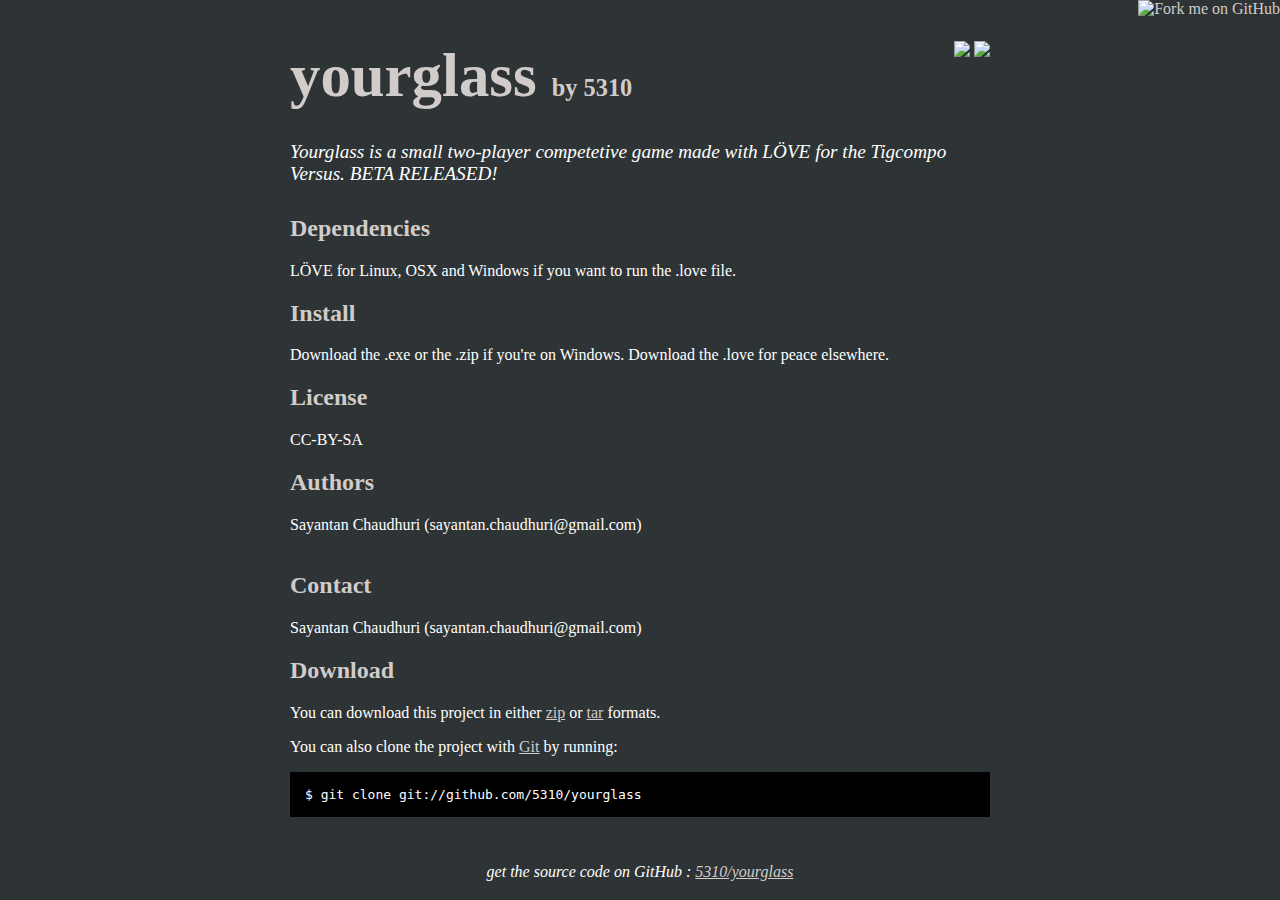
==== index.html @ 1b42d313 "github generated gh-pages branch" ====
<!DOCTYPE html PUBLIC "-//W3C//DTD XHTML 1.0 Strict//EN"
	"http://www.w3.org/TR/xhtml1/DTD/xhtml1-strict.dtd">

<html xmlns="http://www.w3.org/1999/xhtml" xml:lang="en" lang="en">
<head>
	<meta http-equiv="Content-Type" content="text/html; charset=utf-8"/>

	<title>5310/yourglass @ GitHub</title>
	
	<style type="text/css">
		body {
  		margin-top: 1.0em;
  		background-color: #2e3436;
		  font-family: "Helvetica,Arial,FreeSans";
  		color: #ffffff;
    }
    #container {
      margin: 0 auto;
      width: 700px;
    }
		h1 { font-size: 3.8em; color: #d1cbc9; margin-bottom: 3px; }
		h1 .small { font-size: 0.4em; }
		h1 a { text-decoration: none }
		h2 { font-size: 1.5em; color: #d1cbc9; }
    h3 { text-align: center; color: #d1cbc9; }
    a { color: #d1cbc9; }
    .description { font-size: 1.2em; margin-bottom: 30px; margin-top: 30px; font-style: italic;}
    .download { float: right; }
		pre { background: #000; color: #fff; padding: 15px;}
    hr { border: 0; width: 80%; border-bottom: 1px solid #aaa}
    .footer { text-align:center; padding-top:30px; font-style: italic; }
	</style>
	
</head>

<body>
  <a href="http://github.com/5310/yourglass"><img style="position: absolute; top: 0; right: 0; border: 0;" src="http://s3.amazonaws.com/github/ribbons/forkme_right_darkblue_121621.png" alt="Fork me on GitHub" /></a>

  <div id="container">

    <div class="download">
      <a href="http://github.com/5310/yourglass/zipball/master">
        <img border="0" width="90" src="http://github.com/images/modules/download/zip.png"></a>
      <a href="http://github.com/5310/yourglass/tarball/master">
        <img border="0" width="90" src="http://github.com/images/modules/download/tar.png"></a>
    </div>

    <h1><a href="http://github.com/5310/yourglass">yourglass</a>
      <span class="small">by <a href="http://github.com/5310">5310</a></span></h1>

    <div class="description">
      Yourglass is a small two-player competetive game made with LÖVE for the Tigcompo Versus. BETA RELEASED!
    </div>

    <h2>Dependencies</h2>
<p>LÖVE for Linux, OSX and Windows if you want to run the .love file.</p>
<h2>Install</h2>
<p>Download the .exe or the .zip if you're on Windows.
Download the .love for peace elsewhere.</p>
<h2>License</h2>
<p>CC-BY-SA</p>
<h2>Authors</h2>
<p>Sayantan Chaudhuri (sayantan.chaudhuri@gmail.com)<br/><br/>      </p>
<h2>Contact</h2>
<p>Sayantan Chaudhuri (sayantan.chaudhuri@gmail.com)<br/></p>


    <h2>Download</h2>
    <p>
      You can download this project in either
      <a href="http://github.com/5310/yourglass/zipball/master">zip</a> or
      <a href="http://github.com/5310/yourglass/tarball/master">tar</a> formats.
    </p>
    <p>You can also clone the project with <a href="http://git-scm.com">Git</a>
      by running:
      <pre>$ git clone git://github.com/5310/yourglass</pre>
    </p>

    <div class="footer">
      get the source code on GitHub : <a href="http://github.com/5310/yourglass">5310/yourglass</a>
    </div>

  </div>

  
</body>
</html>
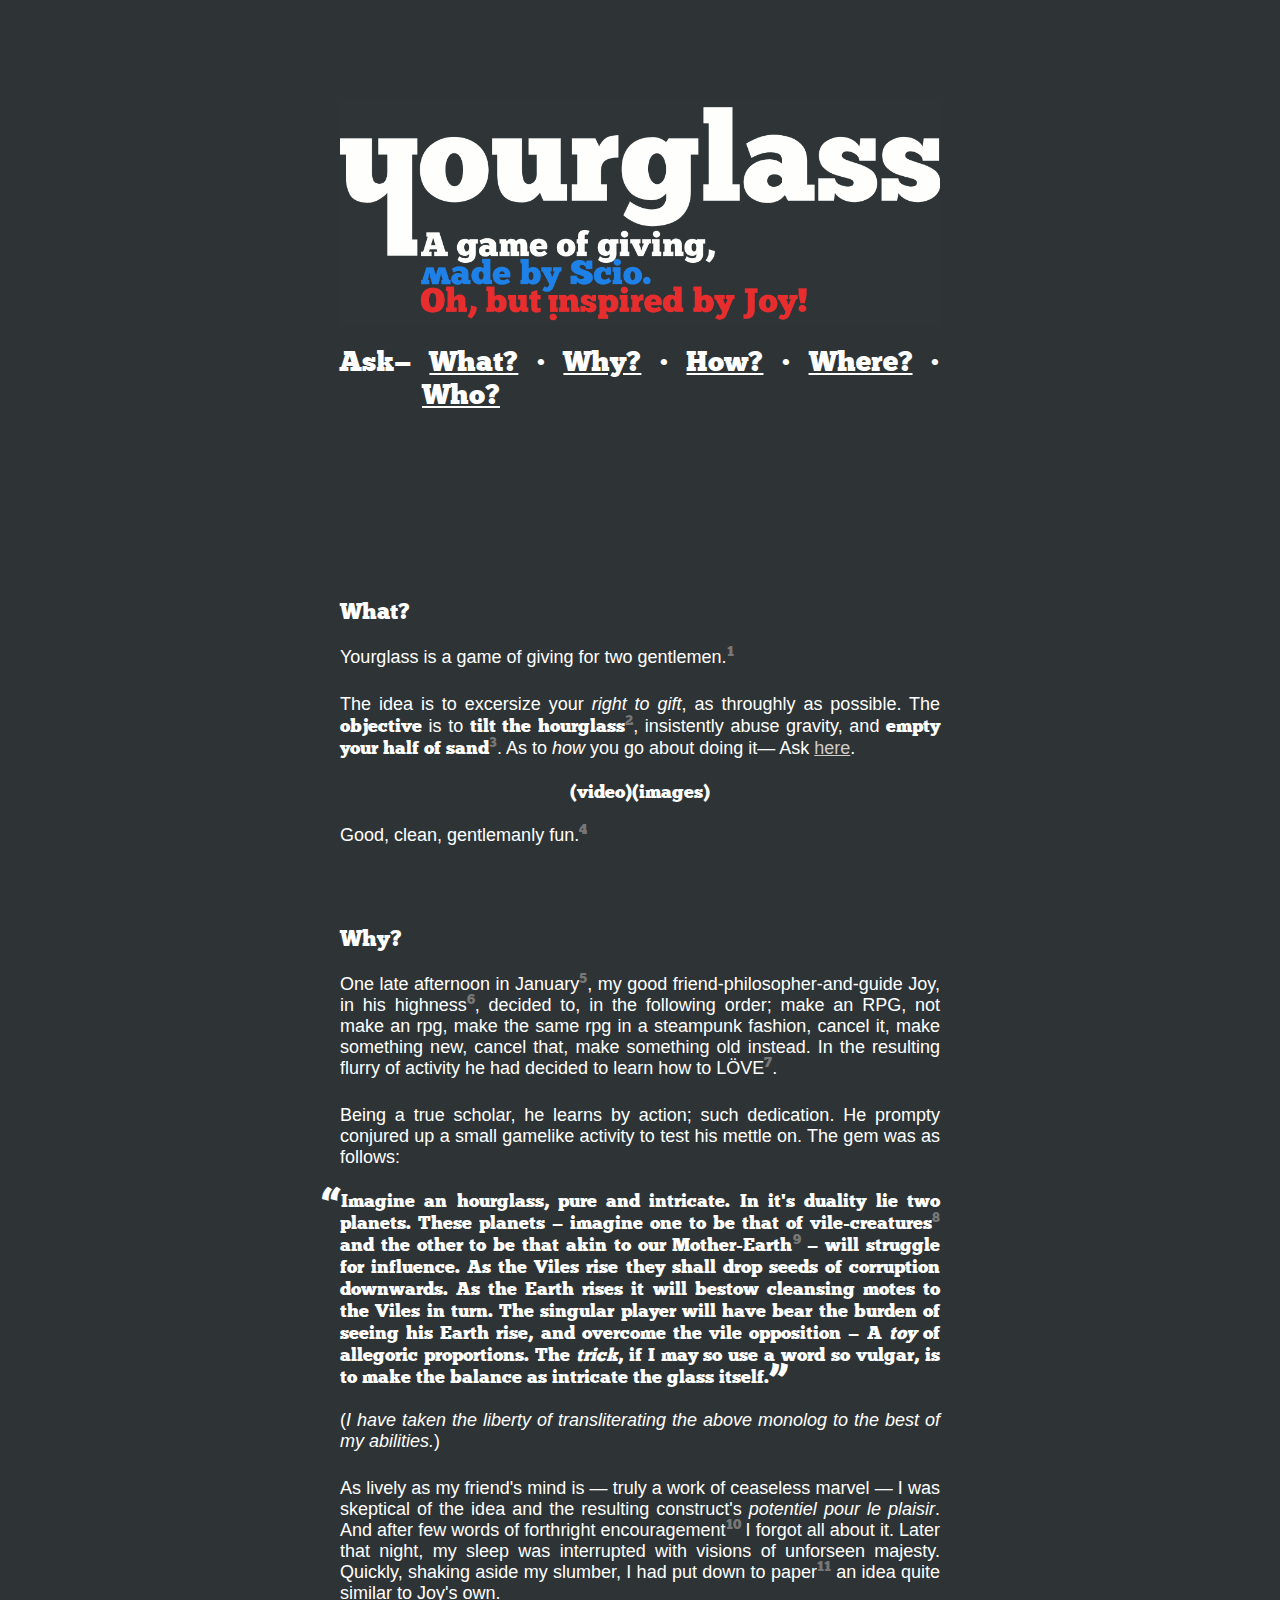
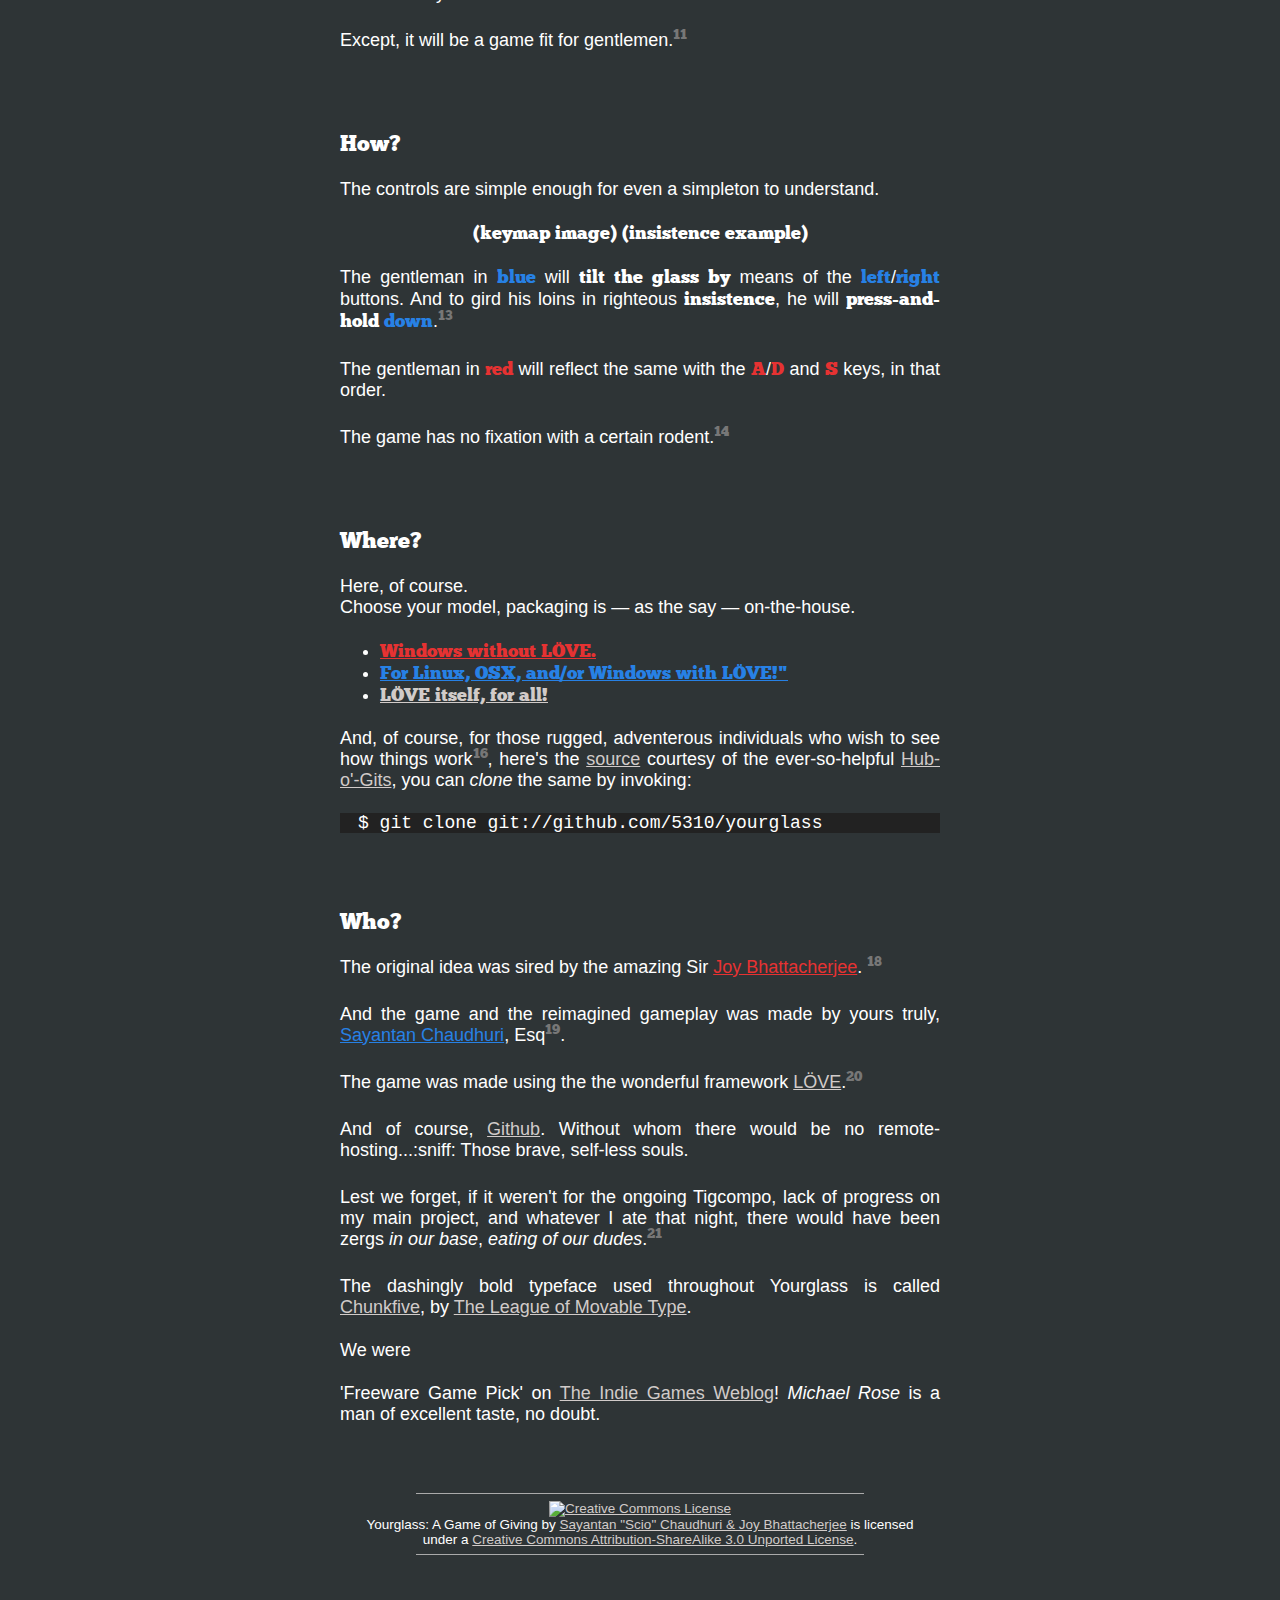
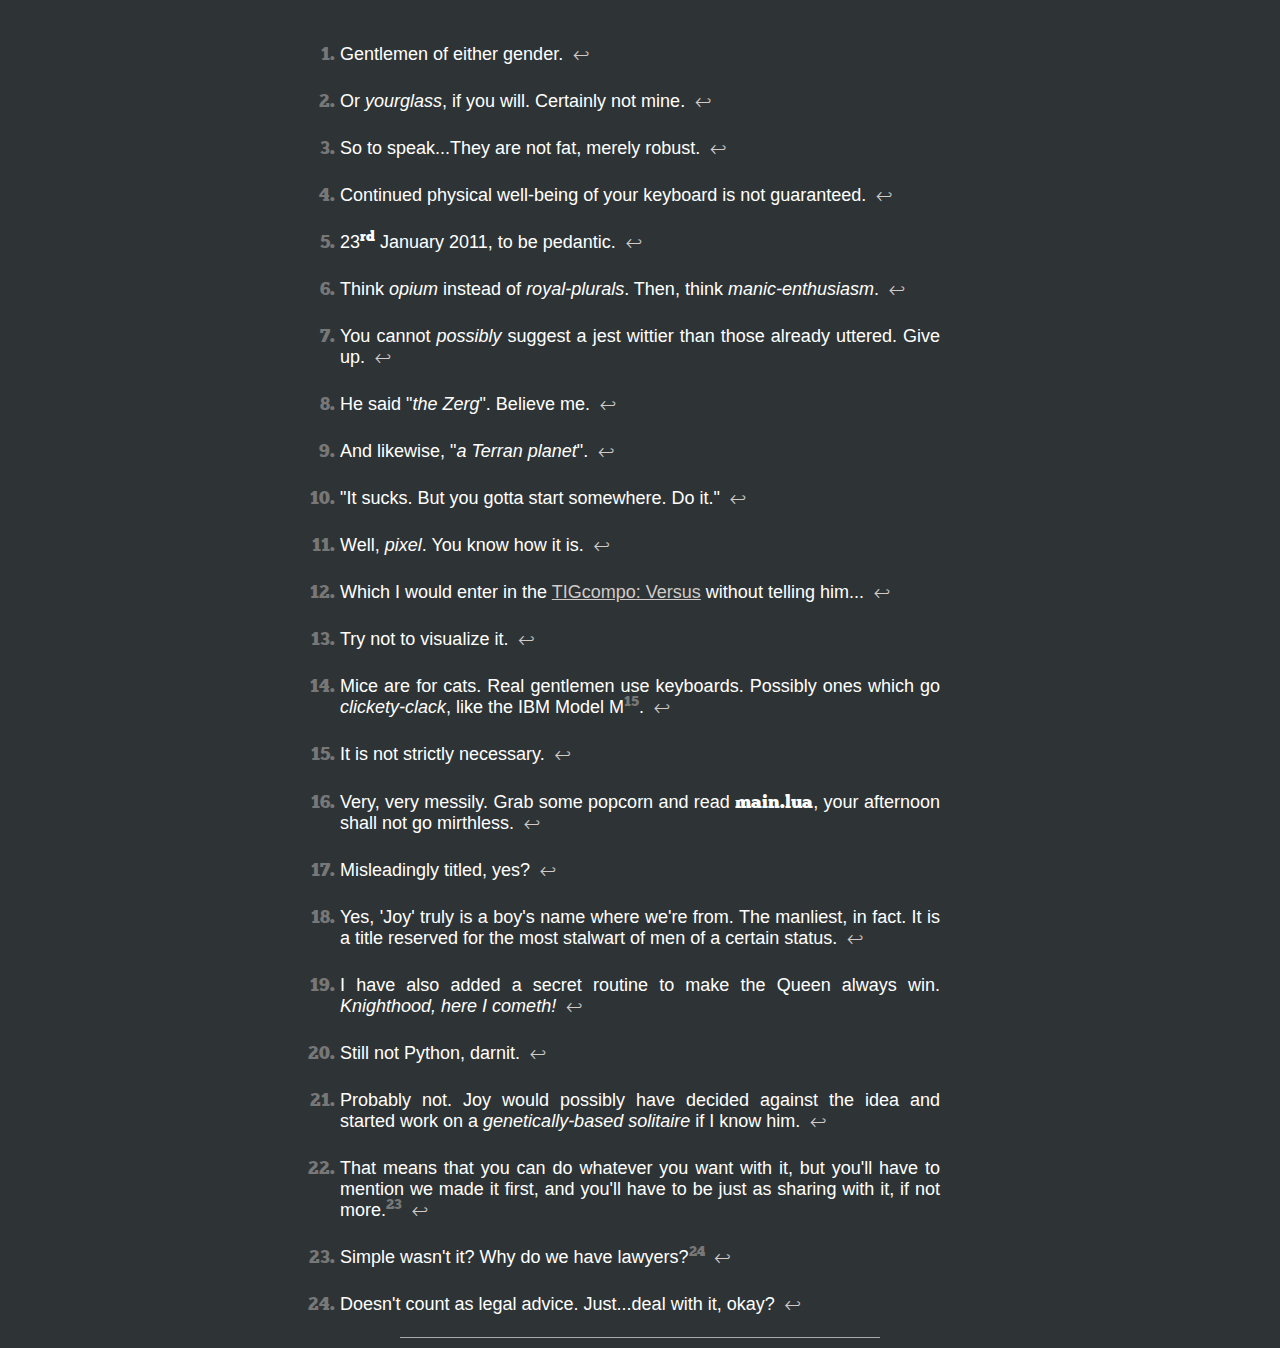
==== commit 52c2c29d: "Medialess homepage set; almost done, really." ====
--- a/index.html
+++ b/index.html
@@ -1,90 +1,245 @@
-<!DOCTYPE html PUBLIC "-//W3C//DTD XHTML 1.0 Strict//EN"
-	"http://www.w3.org/TR/xhtml1/DTD/xhtml1-strict.dtd">
-
-<html xmlns="http://www.w3.org/1999/xhtml" xml:lang="en" lang="en">
-<head>
-	<meta http-equiv="Content-Type" content="text/html; charset=utf-8"/>
-
-	<title>5310/yourglass @ GitHub</title>
-	
-	<style type="text/css">
-		body {
-  		margin-top: 1.0em;
-  		background-color: #2e3436;
-		  font-family: "Helvetica,Arial,FreeSans";
-  		color: #ffffff;
-    }
-    #container {
-      margin: 0 auto;
-      width: 700px;
-    }
-		h1 { font-size: 3.8em; color: #d1cbc9; margin-bottom: 3px; }
-		h1 .small { font-size: 0.4em; }
-		h1 a { text-decoration: none }
-		h2 { font-size: 1.5em; color: #d1cbc9; }
-    h3 { text-align: center; color: #d1cbc9; }
-    a { color: #d1cbc9; }
-    .description { font-size: 1.2em; margin-bottom: 30px; margin-top: 30px; font-style: italic;}
-    .download { float: right; }
-		pre { background: #000; color: #fff; padding: 15px;}
-    hr { border: 0; width: 80%; border-bottom: 1px solid #aaa}
-    .footer { text-align:center; padding-top:30px; font-style: italic; }
-	</style>
-	
-</head>
-
-<body>
-  <a href="http://github.com/5310/yourglass"><img style="position: absolute; top: 0; right: 0; border: 0;" src="http://s3.amazonaws.com/github/ribbons/forkme_right_darkblue_121621.png" alt="Fork me on GitHub" /></a>
-
-  <div id="container">
-
-    <div class="download">
-      <a href="http://github.com/5310/yourglass/zipball/master">
-        <img border="0" width="90" src="http://github.com/images/modules/download/zip.png"></a>
-      <a href="http://github.com/5310/yourglass/tarball/master">
-        <img border="0" width="90" src="http://github.com/images/modules/download/tar.png"></a>
-    </div>
-
-    <h1><a href="http://github.com/5310/yourglass">yourglass</a>
-      <span class="small">by <a href="http://github.com/5310">5310</a></span></h1>
-
-    <div class="description">
-      Yourglass is a small two-player competetive game made with LÖVE for the Tigcompo Versus. BETA RELEASED!
-    </div>
-
-    <h2>Dependencies</h2>
-<p>LÖVE for Linux, OSX and Windows if you want to run the .love file.</p>
-<h2>Install</h2>
-<p>Download the .exe or the .zip if you're on Windows.
-Download the .love for peace elsewhere.</p>
-<h2>License</h2>
-<p>CC-BY-SA</p>
-<h2>Authors</h2>
-<p>Sayantan Chaudhuri (sayantan.chaudhuri@gmail.com)-<br/>-<br/>      </p>
-<h2>Contact</h2>
-<p>Sayantan Chaudhuri (sayantan.chaudhuri@gmail.com)-<br/></p>
-
-
-    <h2>Download</h2>
-    <p>
-      You can download this project in either
-      <a href="http://github.com/5310/yourglass/zipball/master">zip</a> or
-      <a href="http://github.com/5310/yourglass/tarball/master">tar</a> formats.
-    </p>
-    <p>You can also clone the project with <a href="http://git-scm.com">Git</a>
-      by running:
-      <pre>$ git clone git://github.com/5310/yourglass</pre>
-    </p>
-
-    <div class="footer">
-      get the source code on GitHub : <a href="http://github.com/5310/yourglass">5310/yourglass</a>
-    </div>
-
-  </div>
-
-  
-</body>
-</html>
+<!DOCTYPE html>
+
+<html lang="en">
+
+<head>
+    <meta charset="utf-8"/>
+
+    <title>Yourglass: A Game of Giving</title>
+    <meta name="description" content="The homepage of Yourglass: A Game of Giving. Made by Scio and inspired by Joy."/>
+    <meta name="author" content="Sayantan 'Scio' Chaudhuri" />
+
+    <link rel="stylesheet" href="stylesheet.css" />
+</head>
+
+<body>
+
+    <div class="header">
+        <img src="header.png" alt="Yourglass: A Game of Giving, Made by Scio, oh but inspired by Joy!" />
+
+        <div class="nav">
+        <a href="#what">What?</a> • <a href="#why">Why?</a> • <a href="#how">How?</a> • <a href="#where">Where?</a> • <a href="#who">Who?</a>
+        </div>
+    </div>
+
+    <div class="content">
+        <div id="what">
+            <h2 id="what">What?</h2>
+
+            <p>Yourglass is a game of giving for two gentlemen.<sup id="fnref:1"><a href="#fn:1" rel="footnote">1</a></sup></p>
+
+            <p>The idea is to excersize your <em>right to gift</em>, as throughly as possible.
+            The <strong>objective</strong> is to <strong>tilt the hourglass</strong><sup id="fnref:2"><a href="#fn:2" rel="footnote">2</a></sup>, insistently abuse gravity, and <strong>empty your half of sand</strong><sup id="fnref:3"><a href="#fn:3" rel="footnote">3</a></sup>.
+            As to <em>how</em> you go about doing it— Ask <a href="#how">here</a>.</p>
+
+            <h3>(video)(images)</h3>
+
+            <p>Good, clean, gentlemanly fun.<sup id="fnref:4"><a href="#fn:4" rel="footnote">4</a></sup></p>
+        </div>
+
+        <div id="why">
+            <h2>Why?</h2>
+
+            <p>One late afternoon in January<sup id="fnref:5"><a href="#fn:5" rel="footnote">5</a></sup>, my good friend-philosopher-and-guide Joy, in his highness<sup id="fnref:6"><a href="#fn:6" rel="footnote">6</a></sup>, decided to, in the following order; make an RPG, not make an rpg, make the same rpg in a steampunk fashion, cancel it, make something new, cancel that, make something old instead. In the resulting flurry of activity he had decided to learn how to LÖVE<sup id="fnref:7"><a href="#fn:7" rel="footnote">7</a></sup>.</p>
+
+            <p>Being a true scholar, he learns by action; such dedication. He prompty conjured up a small gamelike activity to test his mettle on. The gem was as follows:</p>
+
+            <blockquote>Imagine an hourglass, pure and intricate. In it's duality lie two planets.
+            These planets — imagine one to be that of vile-creatures<sup id="fnref:8"><a href="#fn:8" rel="footnote">8</a></sup> and the other to be that akin to our Mother-Earth<sup id="fnref:9"><a href="#fn:9" rel="footnote">9</a></sup> — will struggle for influence.
+            As the Viles rise they shall drop seeds of corruption downwards. As the Earth rises it will bestow cleansing motes to the Viles in turn.
+            The singular player will have bear the burden of seeing his Earth rise, and overcome the vile opposition — A <em>toy</em> of allegoric proportions.
+            The <em>trick</em>, if I may so use a word so vulgar, is to make the balance as intricate the glass itself.</blockquote>
+
+            <p>(<em>I have taken the liberty of transliterating the above monolog to the best of my abilities.</em>)</p>
+
+            <p>As lively as my friend's mind is — truly a work of ceaseless marvel — I was skeptical of the idea and the resulting construct's <em>potentiel pour le plaisir</em>.
+            And after few words of forthright encouragement<sup id="fnref:10"><a href="#fn:10" rel="footnote">10</a></sup> I forgot all about it. Later that night, my sleep was interrupted with visions of unforseen majesty.
+            Quickly, shaking aside my slumber, I had put down to paper<sup id="fnref:11"><a href="#fn:11" rel="footnote">11</a></sup> an idea quite similar to Joy's own.</p>
+
+            <p>Except, it will be a game fit for gentlemen.<sup id="fnref:11"><a href="#fn:11" rel="footnote">11</a></sup></p>
+        </div>
+
+        <div id="how">
+            <h2>How?</h2>
+
+            <p>The controls are simple enough for even a simpleton to understand.</p>
+
+            <h3>(keymap image) (insistence example)</h3>
+
+            <p>The gentleman in <strong class="blu">blue</strong> will <strong>tilt the glass by</strong> means of the <code class="blu">left</code>/<code class="blu">right</code> buttons.
+            And to gird his loins in righteous <strong>insistence</strong>, he will <strong>press-and-hold</strong> <code class="blu">down</code>.<sup id="fnref:13"><a href="#fn:13" rel="footnote">13</a></sup></p>
+            <p>The gentleman in <strong class="red">red</strong> will reflect the same with the <code class="red">A</code>/<code class="red">D</code> and <code class="red">S</code> keys, in that order.</p>
+
+            <p>The game has no fixation with a certain rodent.<sup id="fnref:14"><a href="#fn:14" rel="footnote">14</a></sup></p>
+        </div>
+
+        <div id="where">
+            <h2>Where?</h2>
+
+            <p>Here, of course.<br/>
+            Choose your model, packaging is — as the say — on-the-house.</p>
+
+            <ul>
+                <li><a href="http://dl.dropbox.com/u/164058/yourglass/yourglass.zip" class="red"><strong>Windows without LÖVE.</strong></a></li>
+                <li><a href="http://dl.dropbox.com/u/164058/yourglass/yourglass.love" class="blu"><strong>For Linux, OSX, and/or Windows with LÖVE!"</strong></a></li>
+                <li><a href="http://love2d.org/" class="white"><strong>LÖVE itself, for all!</strong></a></li>
+            </ul>
+
+            <p>And, of course, for those rugged, adventerous individuals who wish to see how things work<sup id="fnref:16"><a href="#fn:16" rel="footnote">16</a></sup>, here's the <a href="https://github.com/5310/yourglass/">source</a> courtesy of the ever-so-helpful <a href="https://github.com/">Hub-o'-Gits</a>, you can <em>clone</em> the same by invoking:</p>
+
+            <pre>$ git clone git://github.com/5310/yourglass</pre>
+        </div>
+
+
+        <div id="who">
+            <h2>Who?</h2>
+
+            <p>The original idea was sired by the amazing Sir <a href="mailto:joy.bhattacherjee@gmail.com" class="red">Joy Bhattacherjee</a>. <sup id="fnref:18"><a href="#fn:18" rel="footnote">18</a></sup></p>
+
+            <p>And the game and the reimagined gameplay was made by yours truly, <a href="http://www.google.com/profiles/Sayantan.Chaudhuri" class="blu">Sayantan Chaudhuri</a>, Esq<sup id="fnref:19"><a href="#fn:19" rel="footnote">19</a></sup>.</p>
+
+            <p>The game was made using the the wonderful framework <a href="http://love2d.org/">LÖVE</a>.<sup id="fnref:20"><a href="#fn:20" rel="footnote">20</a></sup></p>
+            <p>And of course, <a href="https://github.com/">Github</a>. Without whom there would be no remote-hosting...:sniff: Those brave, self-less souls.</p>
+
+            <p>Lest we forget, if it weren't for the ongoing Tigcompo, lack of progress on my main project, and whatever I ate that night, there would have been zergs <em>in our base</em>, <em>eating of our dudes</em>.<sup id="fnref:21"><a href="#fn:21" rel="footnote">21</a></sup></p>
+
+            <p>The dashingly bold typeface used throughout Yourglass is called <a href="http://www.fontsquirrel.com/fonts/ChunkFive">Chunkfive</a>, by <a href="http://www.theleagueofmoveabletype.com/">The League of Movable Type</a>.</p>
+
+            We were <p>'Freeware Game Pick' on <a href="http://www.indiegames.com/blog/2011/02/freeware_game_pick_yourglass_s.html">The Indie Games Weblog</a>! <em>Michael Rose</em> is a man of excellent taste, no doubt.</p>
+        </div>
+    </div>
+
+    <div class="footer">
+        <hr/>
+        <a rel="license" href="http://creativecommons.org/licenses/by-sa/3.0/"><img alt="Creative Commons License" style="border-width:0" src="http://i.creativecommons.org/l/by-sa/3.0/80x15.png" /></a><br /><span xmlns:dct="http://purl.org/dc/terms/" href="http://purl.org/dc/dcmitype/InteractiveResource" property="dct:title" rel="dct:type">Yourglass: A Game of Giving</span> by <a xmlns:cc="http://creativecommons.org/ns#" href="http://5310.github.com/yourglass" property="cc:attributionName" rel="cc:attributionURL">Sayantan "Scio" Chaudhuri & Joy Bhattacherjee</a> is licensed under a <a rel="license" href="http://creativecommons.org/licenses/by-sa/3.0/">Creative Commons Attribution-ShareAlike 3.0 Unported License</a>.
+        <hr/>
+    </div>
+
+    <div class="footnote"></div>
+        <ol>
+            <li id="fn:1">
+            <p>Gentlemen of either gender.
+            &#160;<a href="#fnref:1" class="noul" rev="footnote" title="Jump back to footnote 1 in the text">&#8617;</a></p>
+            </li>
+
+            <li id="fn:2">
+            <p>Or <em>yourglass</em>, if you will. Certainly not mine.
+            &#160;<a href="#fnref:2" class="noul" rev="footnote" title="Jump back to footnote 2 in the text">&#8617;</a></p>
+            </li>
+
+            <li id="fn:3">
+            <p>So to speak...They are not fat, merely robust.
+            &#160;<a href="#fnref:3" class="noul" rev="footnote" title="Jump back to footnote 3 in the text">&#8617;</a></p>
+            </li>
+
+            <li id="fn:4">
+            <p>Continued physical well-being of your keyboard is not guaranteed.
+            &#160;<a href="#fnref:4" class="noul" rev="footnote" title="Jump back to footnote 4 in the text">&#8617;</a></p>
+            </li>
+
+            <li id="fn:5">
+            <p>23<sup>rd</sup> January 2011, to be pedantic.
+            &#160;<a href="#fnref:5" class="noul" rev="footnote" title="Jump back to footnote 5 in the text">&#8617;</a></p>
+            </li>
+
+            <li id="fn:6">
+            <p>Think <em>opium</em> instead of <em>royal-plurals</em>. Then, think <em>manic-enthusiasm</em>.
+            &#160;<a href="#fnref:6" class="noul" rev="footnote" title="Jump back to footnote 6 in the text">&#8617;</a></p>
+            </li>
+
+            <li id="fn:7">
+            <p>You cannot <em>possibly</em> suggest a jest wittier than those already uttered. Give up.
+            &#160;<a href="#fnref:7" class="noul" rev="footnote" title="Jump back to footnote 7 in the text">&#8617;</a></p>
+            </li>
+
+            <li id="fn:8">
+            <p>He said "<em>the Zerg</em>". Believe me.
+            &#160;<a href="#fnref:8" class="noul" rev="footnote" title="Jump back to footnote 8 in the text">&#8617;</a></p>
+            </li>
+
+            <li id="fn:9">
+            <p>And likewise, "<em>a Terran planet</em>".
+            &#160;<a href="#fnref:9" class="noul" rev="footnote" title="Jump back to footnote 9 in the text">&#8617;</a></p>
+            </li>
+
+            <li id="fn:10">
+            <p>"It sucks. But you gotta start somewhere. Do it."
+            &#160;<a href="#fnref:10" class="noul" rev="footnote" title="Jump back to footnote 10 in the text">&#8617;</a></p>
+            </li>
+
+            <li id="fn:11">
+            <p>Well, <em>pixel</em>. You know how it is.
+            &#160;<a href="#fnref:11" class="noul" rev="footnote" title="Jump back to footnote 11 in the text">&#8617;</a></p>
+            </li>
+
+            <li id="fn:12">
+            <p>Which I would enter in the <a href="http://www.tigsource.com/2011/01/18/tigcompo-versus/">TIGcompo: Versus</a> without telling him...
+            &#160;<a href="#fnref:12" class="noul" rev="footnote" title="Jump back to footnote 12 in the text">&#8617;</a></p>
+            </li>
+
+            <li id="fn:13">
+            <p>Try not to visualize it.
+            &#160;<a href="#fnref:13" class="noul" rev="footnote" title="Jump back to footnote 13 in the text">&#8617;</a></p>
+            </li>
+
+            <li id="fn:14">
+            <p>Mice are for cats. Real gentlemen use keyboards. Possibly ones which go <em>clickety-clack</em>, like the IBM Model M<sup id="fnref:15"><a href="#fn:15" rel="footnote">15</a></sup>.
+            &#160;<a href="#fnref:14" class="noul" rev="footnote" title="Jump back to footnote 14 in the text">&#8617;</a></p>
+            </li>
+
+            <li id="fn:15">
+            <p>It is not strictly necessary.
+            &#160;<a href="#fnref:15" class="noul" rev="footnote" title="Jump back to footnote 15 in the text">&#8617;</a></p>
+            </li>
+
+            <li id="fn:16">
+            <p>Very, very messily. Grab some popcorn and read <code>main.lua</code>, your afternoon shall not go mirthless.
+            &#160;<a href="#fnref:16" class="noul" rev="footnote" title="Jump back to footnote 16 in the text">&#8617;</a></p>
+            </li>
+
+            <li id="fn:17">
+            <p>Misleadingly titled, yes?
+            &#160;<a href="#fnref:17" class="noul" rev="footnote" title="Jump back to footnote 17 in the text">&#8617;</a></p>
+            </li>
+
+            <li id="fn:18">
+            <p>Yes, 'Joy' truly is a boy's name where we're from. The manliest, in fact. It is a title reserved for the most stalwart of men of a certain status.
+            &#160;<a href="#fnref:18" class="noul" rev="footnote" title="Jump back to footnote 18 in the text">&#8617;</a></p>
+            </li>
+
+            <li id="fn:19">
+            <p>I have also added a secret routine to make the Queen always win. <em>Knighthood, here I cometh!</em>
+            &#160;<a href="#fnref:19" class="noul" rev="footnote" title="Jump back to footnote 19 in the text">&#8617;</a></p>
+            </li>
+
+            <li id="fn:20">
+            <p>Still not Python, darnit.
+            &#160;<a href="#fnref:20" class="noul" rev="footnote" title="Jump back to footnote 20 in the text">&#8617;</a></p>
+            </li>
+
+            <li id="fn:21">
+            <p>Probably not. Joy would possibly have decided against the idea and started work on a <em>genetically-based solitaire</em> if I know him.
+            &#160;<a href="#fnref:21" class="noul" rev="footnote" title="Jump back to footnote 21 in the text">&#8617;</a></p>
+            </li>
+
+            <li id="fn:22">
+            <p>That means that you can do whatever you want with it, but you'll have to mention we made it first, and you'll have to be just as sharing with it, if not more.<sup id="fnref:23"><a href="#fn:23" rel="footnote">23</a></sup>
+            &#160;<a href="#fnref:22" class="noul" rev="footnote" title="Jump back to footnote 22 in the text">&#8617;</a></p>
+            </li>
+
+            <li id="fn:23">
+            <p>Simple wasn't it? Why do we have lawyers?<sup id="fnref:24"><a href="#fn:24" rel="footnote">24</a></sup>
+            &#160;<a href="#fnref:23" class="noul" rev="footnote" title="Jump back to footnote 23 in the text">&#8617;</a></p>
+            </li>
+
+            <li id="fn:24">
+            <p>Doesn't count as legal advice. Just...deal with it, okay?
+            &#160;<a href="#fnref:24" class="noul" rev="footnote" title="Jump back to footnote 24 in the text">&#8617;</a></p>
+            </li>
+        </ol>
+    </div>
+    <hr/>
+
+</body>
+
+</html>
--- a/stylesheet.css
+++ b/stylesheet.css
@@ -0,0 +1,58 @@
+@font-face {
+    font-family: 'ChunkFiveRoman';
+    src: url('chunkfive-webfont.eot?') format('eot'),
+         url('chunkfive-webfont.woff') format('woff'),
+         url('chunkfive-webfont.ttf') format('truetype'),
+         url('chunkfive-webfont.svg#webfontqd37Roi6') format('svg');
+    font-weight: normal;
+    font-style: normal;
+}
+
+body {
+    background-color: #2e3436;
+    font-family: "Museo300-Regular", "Helvetica", "Arial", "Freesans";
+    font-size: 18px;
+    color: #ffffff;
+    margin: 0 auto;
+    width: 600px;
+    text-align:justify
+}
+
+div {padding-top: 30px; padding-bottom:10px;}
+
+p { padding-top:4px; padding-bottom: 4px;}
+
+h1 { font-size: 3.5em; margin-bottom: 3px; font-family: "ChunkFiveRoman"; font-weight: normal;}
+h2 { font-size: 1.2em;                     font-family: "ChunkFiveRoman"; font-weight: normal;}
+h3 { font-size: 1em;   text-align: center; font-family: "ChunkFiveRoman"; font-weight: normal;}
+
+a { color: #d1cbc9; }
+
+strong { font-family: "ChunkFiveRoman"; font-weight: normal;}
+
+sup { line-height: 0em; font-size: 0.75em; font-family: "ChunkFiveRoman"; }
+sup a { color: #777; text-decoration: none; }
+
+blockquote  {margin: 0; text-indent: -1em; font-size: 1em; font-family: "ChunkFiveRoman"; }
+blockquote:before {content: "“"; font-size: 2em; overflow: hidden; line-height: 0em; position:relative; top:0.2em;}
+blockquote:after  {content: "”"; font-size: 2em; overflow: hidden; line-height: 0em; position:relative; top:0.2em;}
+
+code { font-family: "ChunkFiveRoman"; }
+pre {background: #222; text-indent: 1em;} /*Remove indentation when download buttons are put it.*/
+
+hr { border: 0; width: 80%; border-bottom: 1px solid #aaa}
+
+ol { padding: 0; margin: 0; color: #777; font-family: "ChunkFiveRoman"; }
+ol p {                      color: #FFF; font-family: "Museo300-Regular", "Helvetica", "Arial", "Freesans"; }
+
+.header { padding-top: 100px; padding-bottom: 100px }
+.header img { width:100%; height:auto; }
+.title { visibility: none; }
+.nav {padding-top: 15px; padding-left: 82px; text-indent: -3.0em; font-family: "ChunkFiveRoman"; font-size: 1.54em;}
+.nav a { color: #FFF; }
+.nav:before { content:"Ask— ";}
+.footer { font-size: 0.75em; padding: 20px; text-align:center;}
+.footnote { font-size: 0.75em; }
+.red { color: #e63232; }
+.blu { color: #2781e5; }
+.noul { text-decoration: none; }
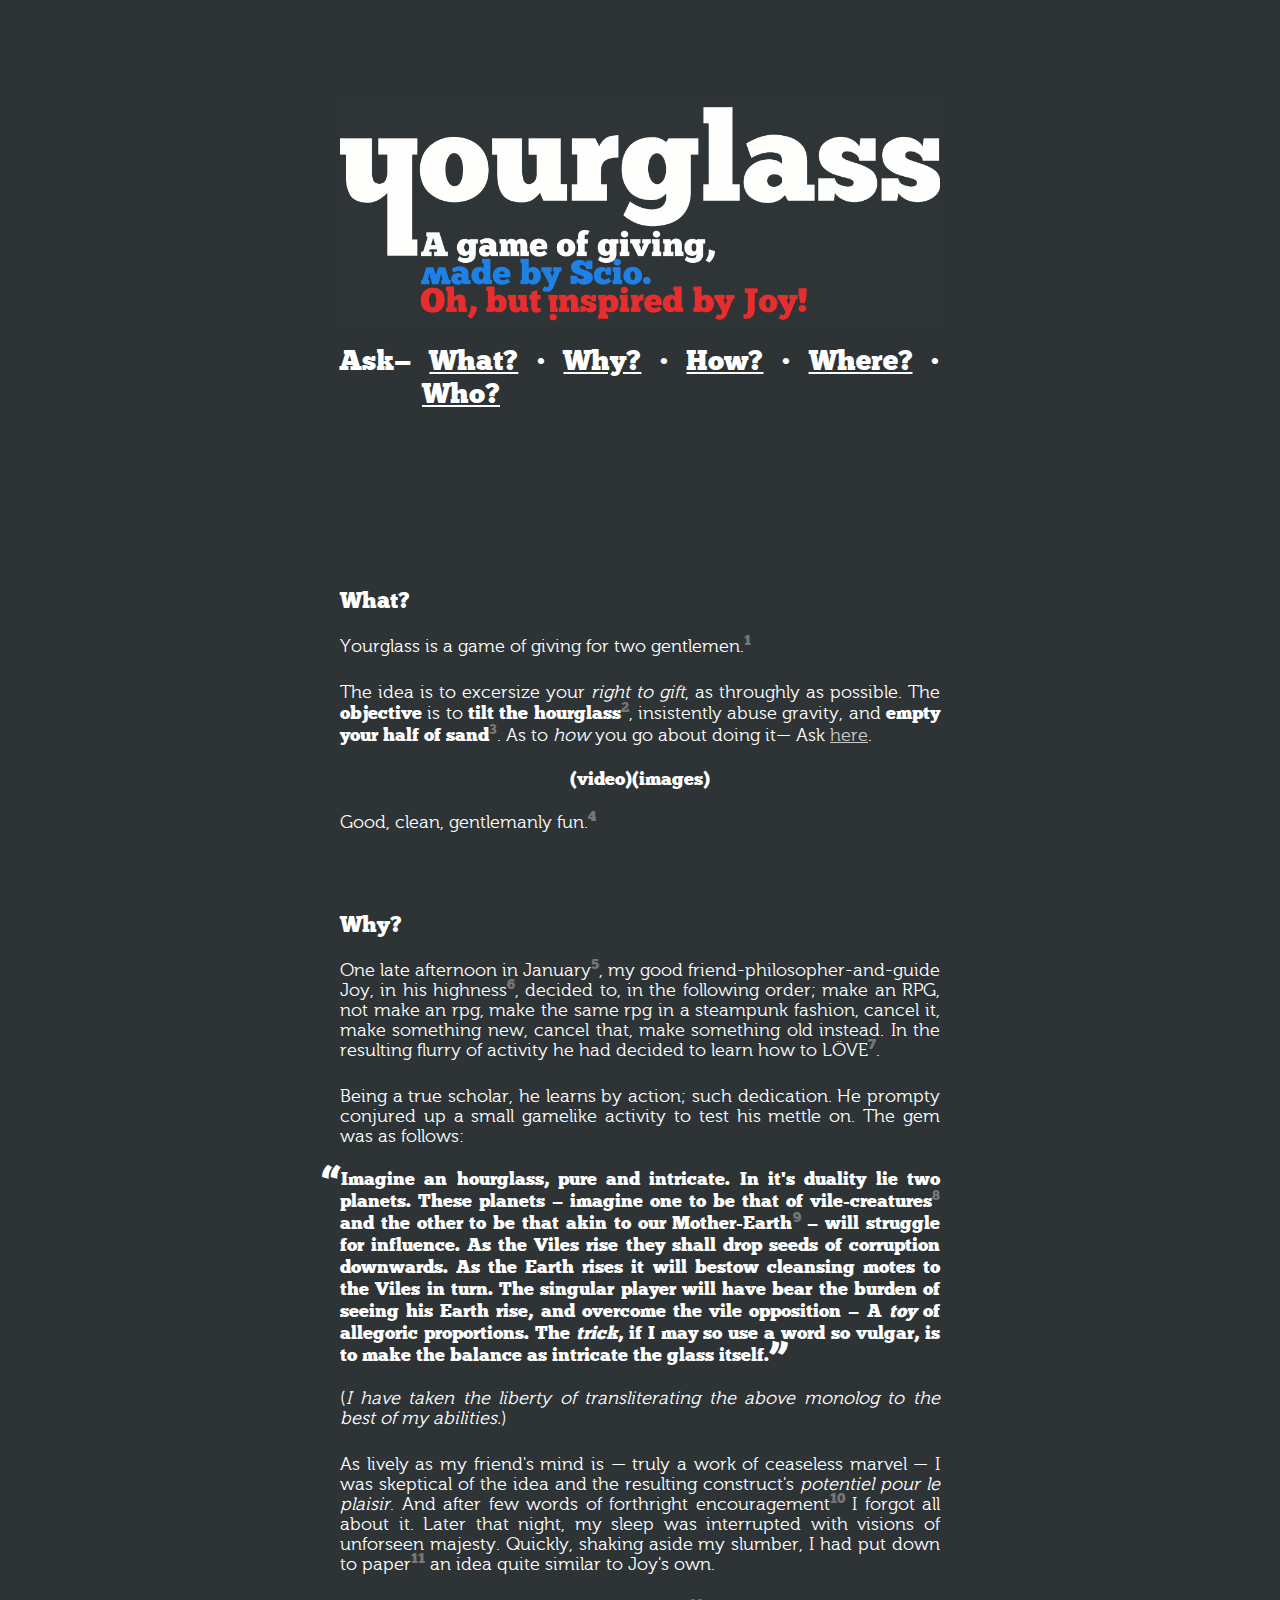
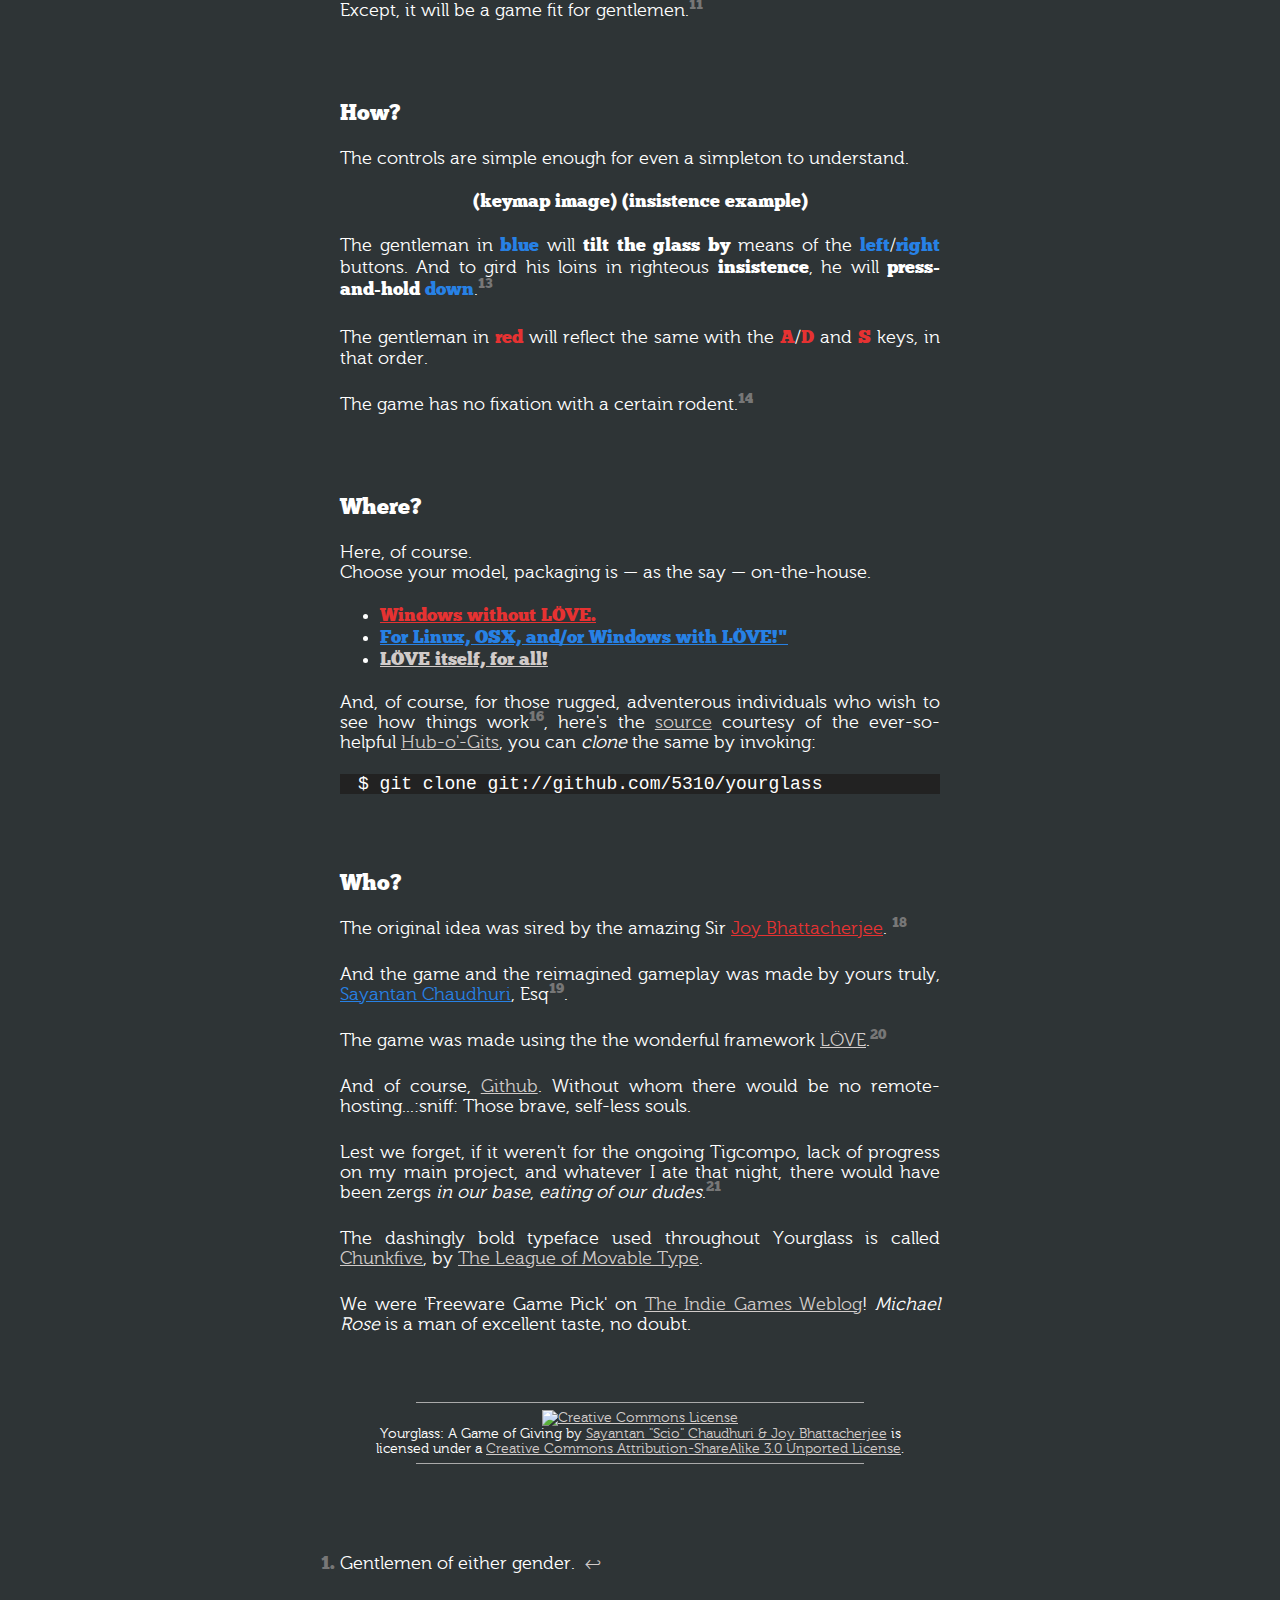
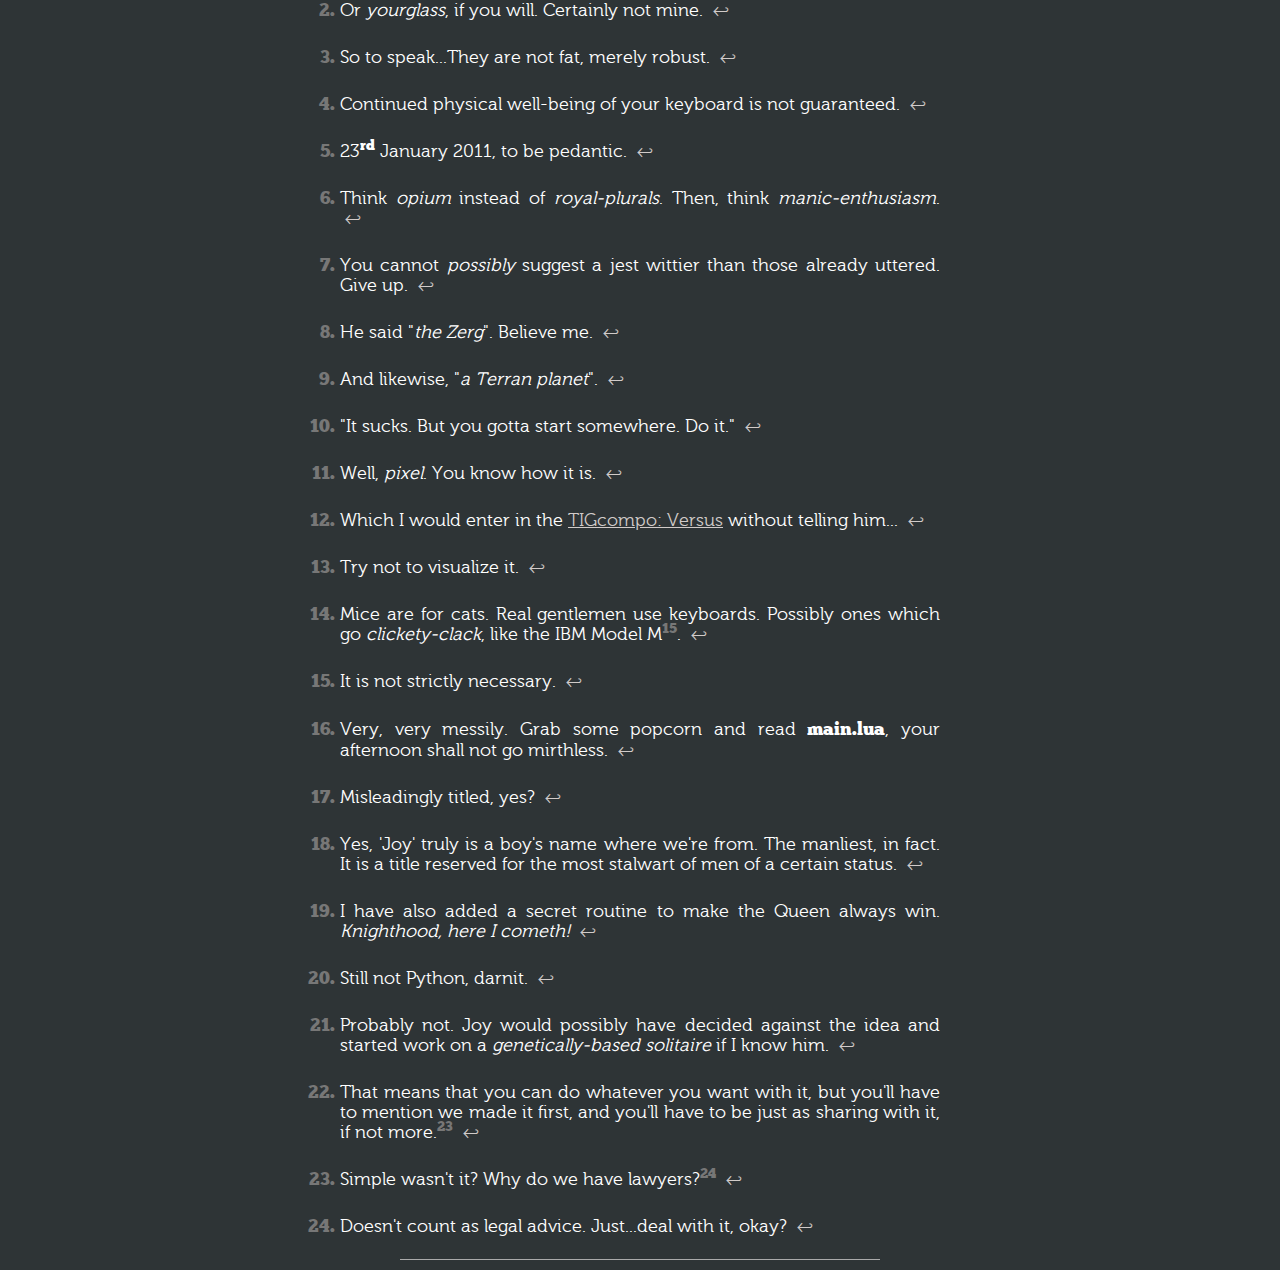
==== commit a35f4848: "Favicon added, Markup cleaned." ====
--- a/index.html
+++ b/index.html
@@ -10,20 +10,22 @@
     <meta name="author" content="Sayantan 'Scio' Chaudhuri" />
 
     <link rel="stylesheet" href="stylesheet.css" />
+
+    <link rel="shortcut icon" href="favicon.png"/>
 </head>
 
 <body>
 
-    <div class="header">
+    <header>
         <img src="header.png" alt="Yourglass: A Game of Giving, Made by Scio, oh but inspired by Joy!" />
 
-        <div class="nav">
+        <nav>
         <a href="#what">What?</a> • <a href="#why">Why?</a> • <a href="#how">How?</a> • <a href="#where">Where?</a> • <a href="#who">Who?</a>
-        </div>
-    </div>
+        </nav>
+    </header>
 
     <div class="content">
-        <div id="what">
+        <article id="what">
             <h2 id="what">What?</h2>
 
             <p>Yourglass is a game of giving for two gentlemen.<sup id="fnref:1"><a href="#fn:1" rel="footnote">1</a></sup></p>
@@ -35,9 +37,9 @@
             <h3>(video)(images)</h3>
 
             <p>Good, clean, gentlemanly fun.<sup id="fnref:4"><a href="#fn:4" rel="footnote">4</a></sup></p>
-        </div>
-
-        <div id="why">
+        </article>
+
+        <article id="why">
             <h2>Why?</h2>
 
             <p>One late afternoon in January<sup id="fnref:5"><a href="#fn:5" rel="footnote">5</a></sup>, my good friend-philosopher-and-guide Joy, in his highness<sup id="fnref:6"><a href="#fn:6" rel="footnote">6</a></sup>, decided to, in the following order; make an RPG, not make an rpg, make the same rpg in a steampunk fashion, cancel it, make something new, cancel that, make something old instead. In the resulting flurry of activity he had decided to learn how to LÖVE<sup id="fnref:7"><a href="#fn:7" rel="footnote">7</a></sup>.</p>
@@ -57,9 +59,9 @@
             Quickly, shaking aside my slumber, I had put down to paper<sup id="fnref:11"><a href="#fn:11" rel="footnote">11</a></sup> an idea quite similar to Joy's own.</p>
 
             <p>Except, it will be a game fit for gentlemen.<sup id="fnref:11"><a href="#fn:11" rel="footnote">11</a></sup></p>
-        </div>
-
-        <div id="how">
+        </article>
+
+        <article id="how">
             <h2>How?</h2>
 
             <p>The controls are simple enough for even a simpleton to understand.</p>
@@ -71,9 +73,9 @@
             <p>The gentleman in <strong class="red">red</strong> will reflect the same with the <code class="red">A</code>/<code class="red">D</code> and <code class="red">S</code> keys, in that order.</p>
 
             <p>The game has no fixation with a certain rodent.<sup id="fnref:14"><a href="#fn:14" rel="footnote">14</a></sup></p>
-        </div>
-
-        <div id="where">
+        </article>
+
+        <article id="where">
             <h2>Where?</h2>
 
             <p>Here, of course.<br/>
@@ -88,10 +90,10 @@
             <p>And, of course, for those rugged, adventerous individuals who wish to see how things work<sup id="fnref:16"><a href="#fn:16" rel="footnote">16</a></sup>, here's the <a href="https://github.com/5310/yourglass/">source</a> courtesy of the ever-so-helpful <a href="https://github.com/">Hub-o'-Gits</a>, you can <em>clone</em> the same by invoking:</p>
 
             <pre>$ git clone git://github.com/5310/yourglass</pre>
-        </div>
-
-
-        <div id="who">
+        </article>
+
+
+        <article id="who">
             <h2>Who?</h2>
 
             <p>The original idea was sired by the amazing Sir <a href="mailto:joy.bhattacherjee@gmail.com" class="red">Joy Bhattacherjee</a>. <sup id="fnref:18"><a href="#fn:18" rel="footnote">18</a></sup></p>
@@ -105,15 +107,15 @@
 
             <p>The dashingly bold typeface used throughout Yourglass is called <a href="http://www.fontsquirrel.com/fonts/ChunkFive">Chunkfive</a>, by <a href="http://www.theleagueofmoveabletype.com/">The League of Movable Type</a>.</p>
 
-            We were <p>'Freeware Game Pick' on <a href="http://www.indiegames.com/blog/2011/02/freeware_game_pick_yourglass_s.html">The Indie Games Weblog</a>! <em>Michael Rose</em> is a man of excellent taste, no doubt.</p>
-        </div>
+            <p>We were 'Freeware Game Pick' on <a href="http://www.indiegames.com/blog/2011/02/freeware_game_pick_yourglass_s.html">The Indie Games Weblog</a>! <em>Michael Rose</em> is a man of excellent taste, no doubt.</p>
+        </article>
     </div>
 
-    <div class="footer">
+    <footer>
         <hr/>
         <a rel="license" href="http://creativecommons.org/licenses/by-sa/3.0/"><img alt="Creative Commons License" style="border-width:0" src="http://i.creativecommons.org/l/by-sa/3.0/80x15.png" /></a><br /><span xmlns:dct="http://purl.org/dc/terms/" href="http://purl.org/dc/dcmitype/InteractiveResource" property="dct:title" rel="dct:type">Yourglass: A Game of Giving</span> by <a xmlns:cc="http://creativecommons.org/ns#" href="http://5310.github.com/yourglass" property="cc:attributionName" rel="cc:attributionURL">Sayantan "Scio" Chaudhuri & Joy Bhattacherjee</a> is licensed under a <a rel="license" href="http://creativecommons.org/licenses/by-sa/3.0/">Creative Commons Attribution-ShareAlike 3.0 Unported License</a>.
         <hr/>
-    </div>
+    </footer>
 
     <div class="footnote"></div>
         <ol>
--- a/stylesheet.css
+++ b/stylesheet.css
@@ -8,9 +8,19 @@
     font-style: normal;
 }
 
+@font-face {
+    font-family: 'Museo300';
+    src: url('museo300-regular-webfont.eot?') format('eot'),
+         url('museo300-regular-webfont.woff') format('woff'),
+         url('museo300-regular-webfont.ttf') format('truetype'),
+         url('museo300-regular-webfont.svg#webfont6B9m1jj6') format('svg');
+    font-weight: normal;
+    font-style: normal;
+}
+
 body {
     background-color: #2e3436;
-    font-family: "Museo300-Regular", "Helvetica", "Arial", "Freesans";
+    font-family: 'Museo300', "Helvetica", "Arial", "Freesans";
     font-size: 18px;
     color: #ffffff;
     margin: 0 auto;
@@ -19,6 +29,7 @@
 }
 
 div {padding-top: 30px; padding-bottom:10px;}
+article {padding-top: 30px; padding-bottom:10px;}
 
 p { padding-top:4px; padding-bottom: 4px;}
 
@@ -43,16 +54,16 @@
 hr { border: 0; width: 80%; border-bottom: 1px solid #aaa}
 
 ol { padding: 0; margin: 0; color: #777; font-family: "ChunkFiveRoman"; }
-ol p {                      color: #FFF; font-family: "Museo300-Regular", "Helvetica", "Arial", "Freesans"; }
+ol p {                      color: #FFF; font-family: 'Museo300', "Helvetica", "Arial", "Freesans"; }
 
-.header { padding-top: 100px; padding-bottom: 100px }
-.header img { width:100%; height:auto; }
+header { padding-top: 100px; padding-bottom: 100px }
+header img { width:100%; height:auto; }
 .title { visibility: none; }
-.nav {padding-top: 15px; padding-left: 82px; text-indent: -3.0em; font-family: "ChunkFiveRoman"; font-size: 1.54em;}
-.nav a { color: #FFF; }
-.nav:before { content:"Ask— ";}
-.footer { font-size: 0.75em; padding: 20px; text-align:center;}
-.footnote { font-size: 0.75em; }
+nav {padding-top: 15px; padding-left: 82px; text-indent: -3.0em; font-family: "ChunkFiveRoman"; font-size: 1.54em;}
+nav a { color: #FFF; }
+nav:before { content:"Ask— ";}
+footer { font-size: 0.75em; padding: 20px; text-align:center;}
+footnote { font-size: 0.75em; }
 .red { color: #e63232; }
 .blu { color: #2781e5; }
 .noul { text-decoration: none; }
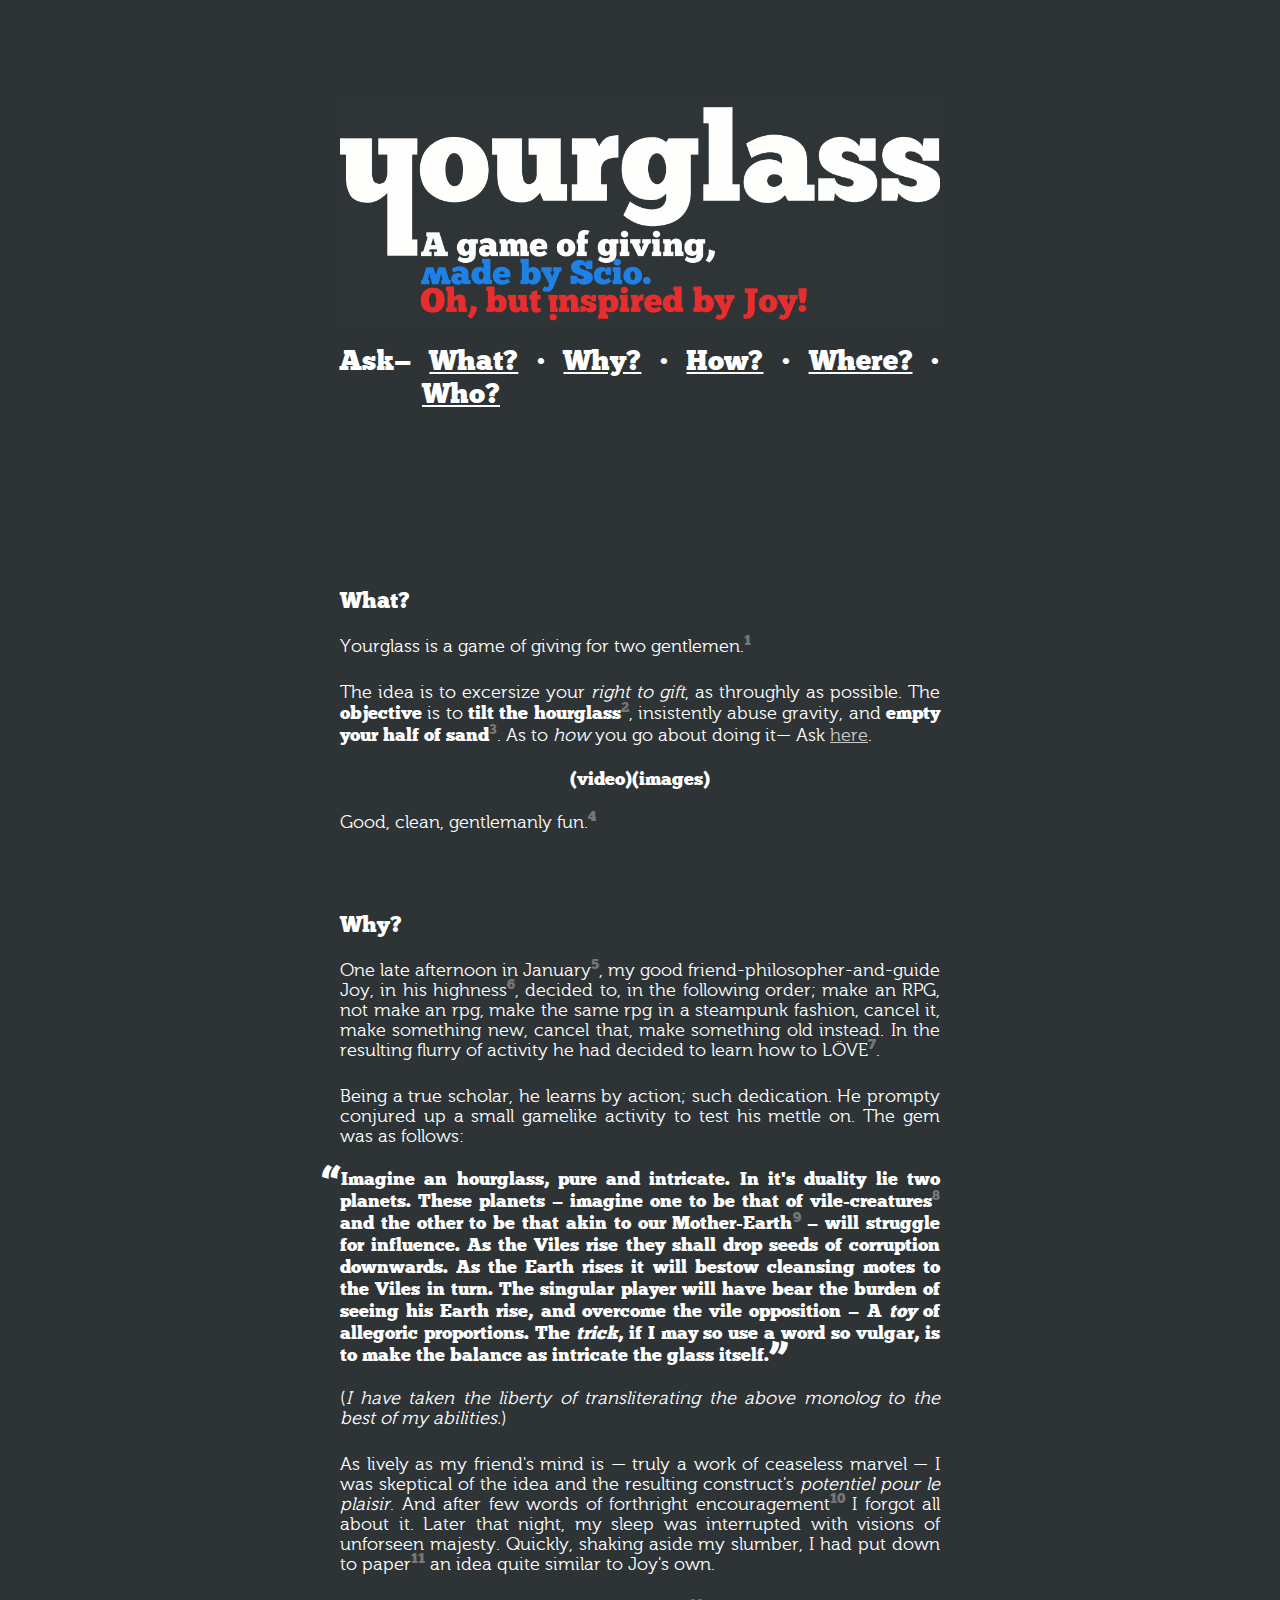
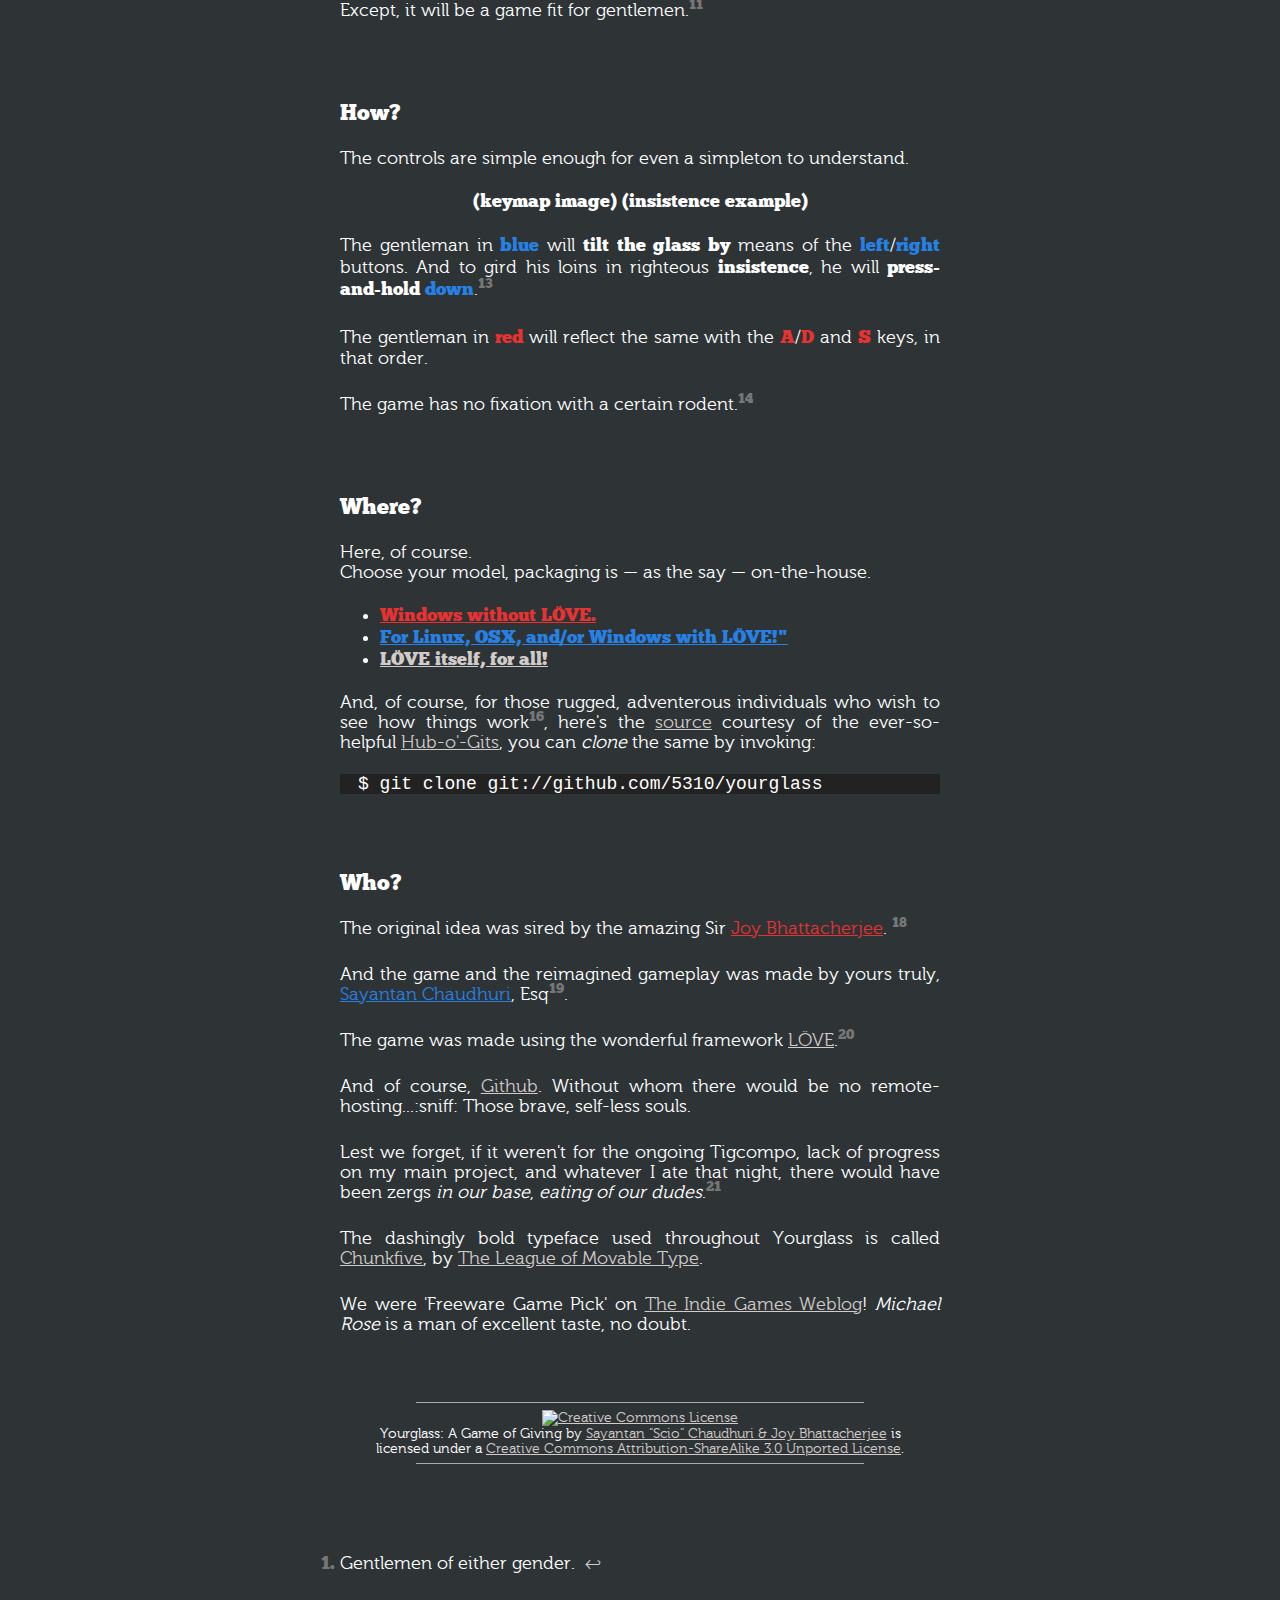
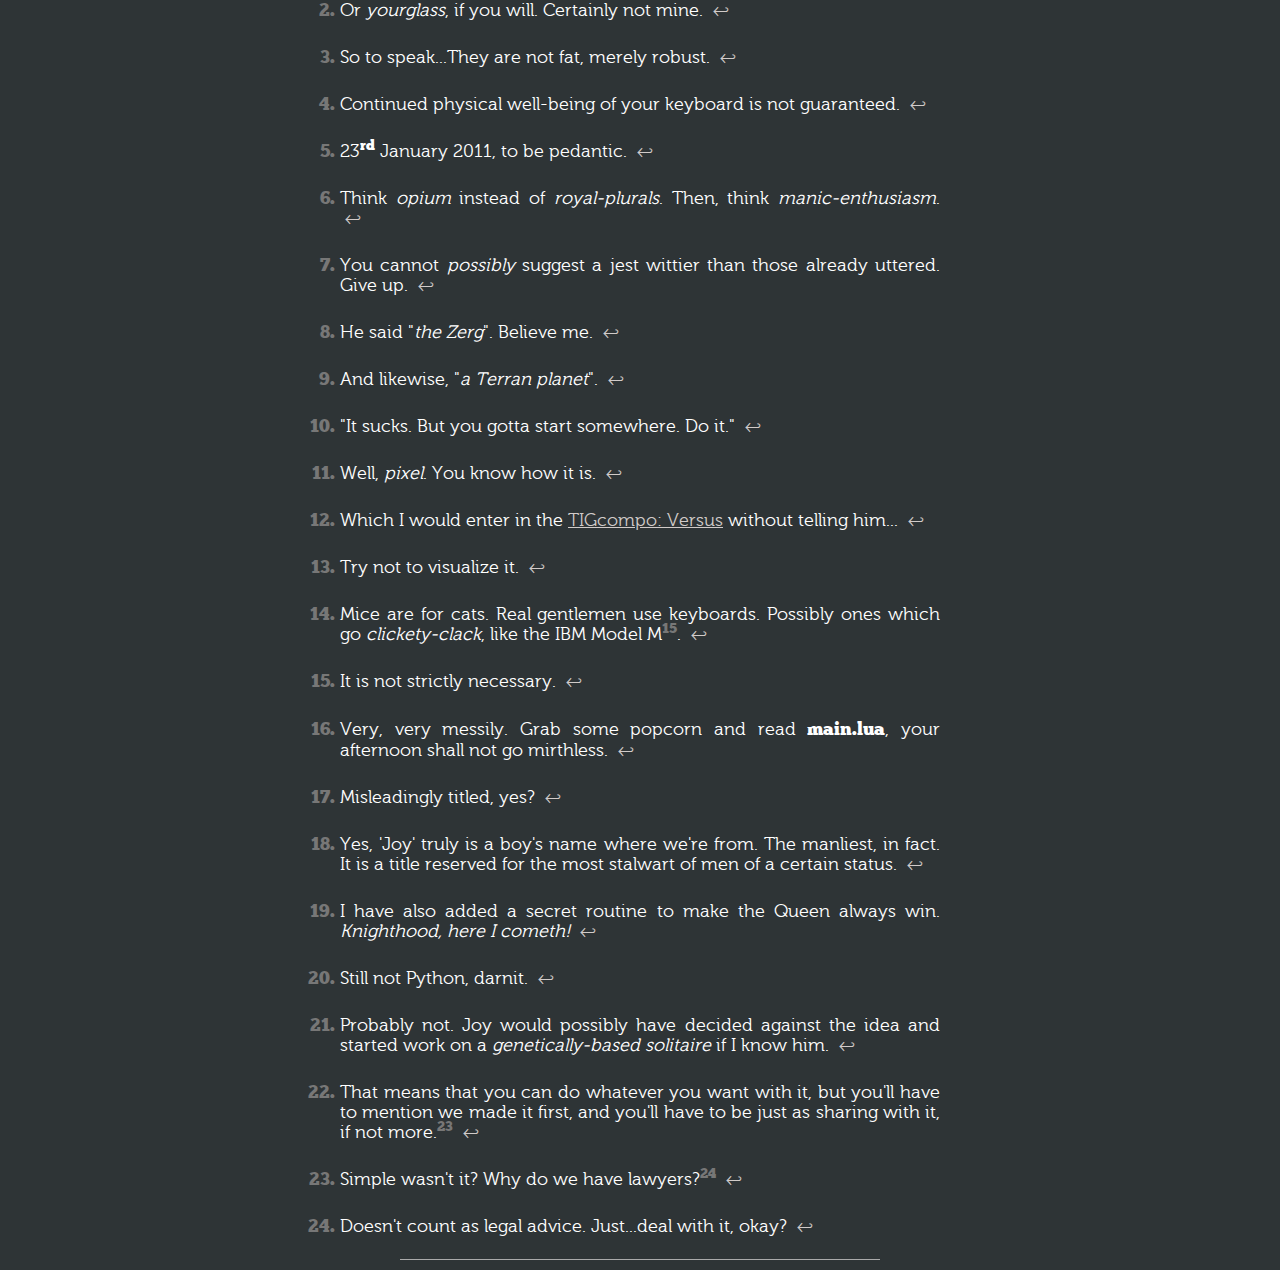
==== commit 32c66b25: "Spell-check." ====
--- a/index.html
+++ b/index.html
@@ -100,7 +100,7 @@
 
             <p>And the game and the reimagined gameplay was made by yours truly, <a href="http://www.google.com/profiles/Sayantan.Chaudhuri" class="blu">Sayantan Chaudhuri</a>, Esq<sup id="fnref:19"><a href="#fn:19" rel="footnote">19</a></sup>.</p>
 
-            <p>The game was made using the the wonderful framework <a href="http://love2d.org/">LÖVE</a>.<sup id="fnref:20"><a href="#fn:20" rel="footnote">20</a></sup></p>
+            <p>The game was made using the wonderful framework <a href="http://love2d.org/">LÖVE</a>.<sup id="fnref:20"><a href="#fn:20" rel="footnote">20</a></sup></p>
             <p>And of course, <a href="https://github.com/">Github</a>. Without whom there would be no remote-hosting...:sniff: Those brave, self-less souls.</p>
 
             <p>Lest we forget, if it weren't for the ongoing Tigcompo, lack of progress on my main project, and whatever I ate that night, there would have been zergs <em>in our base</em>, <em>eating of our dudes</em>.<sup id="fnref:21"><a href="#fn:21" rel="footnote">21</a></sup></p>
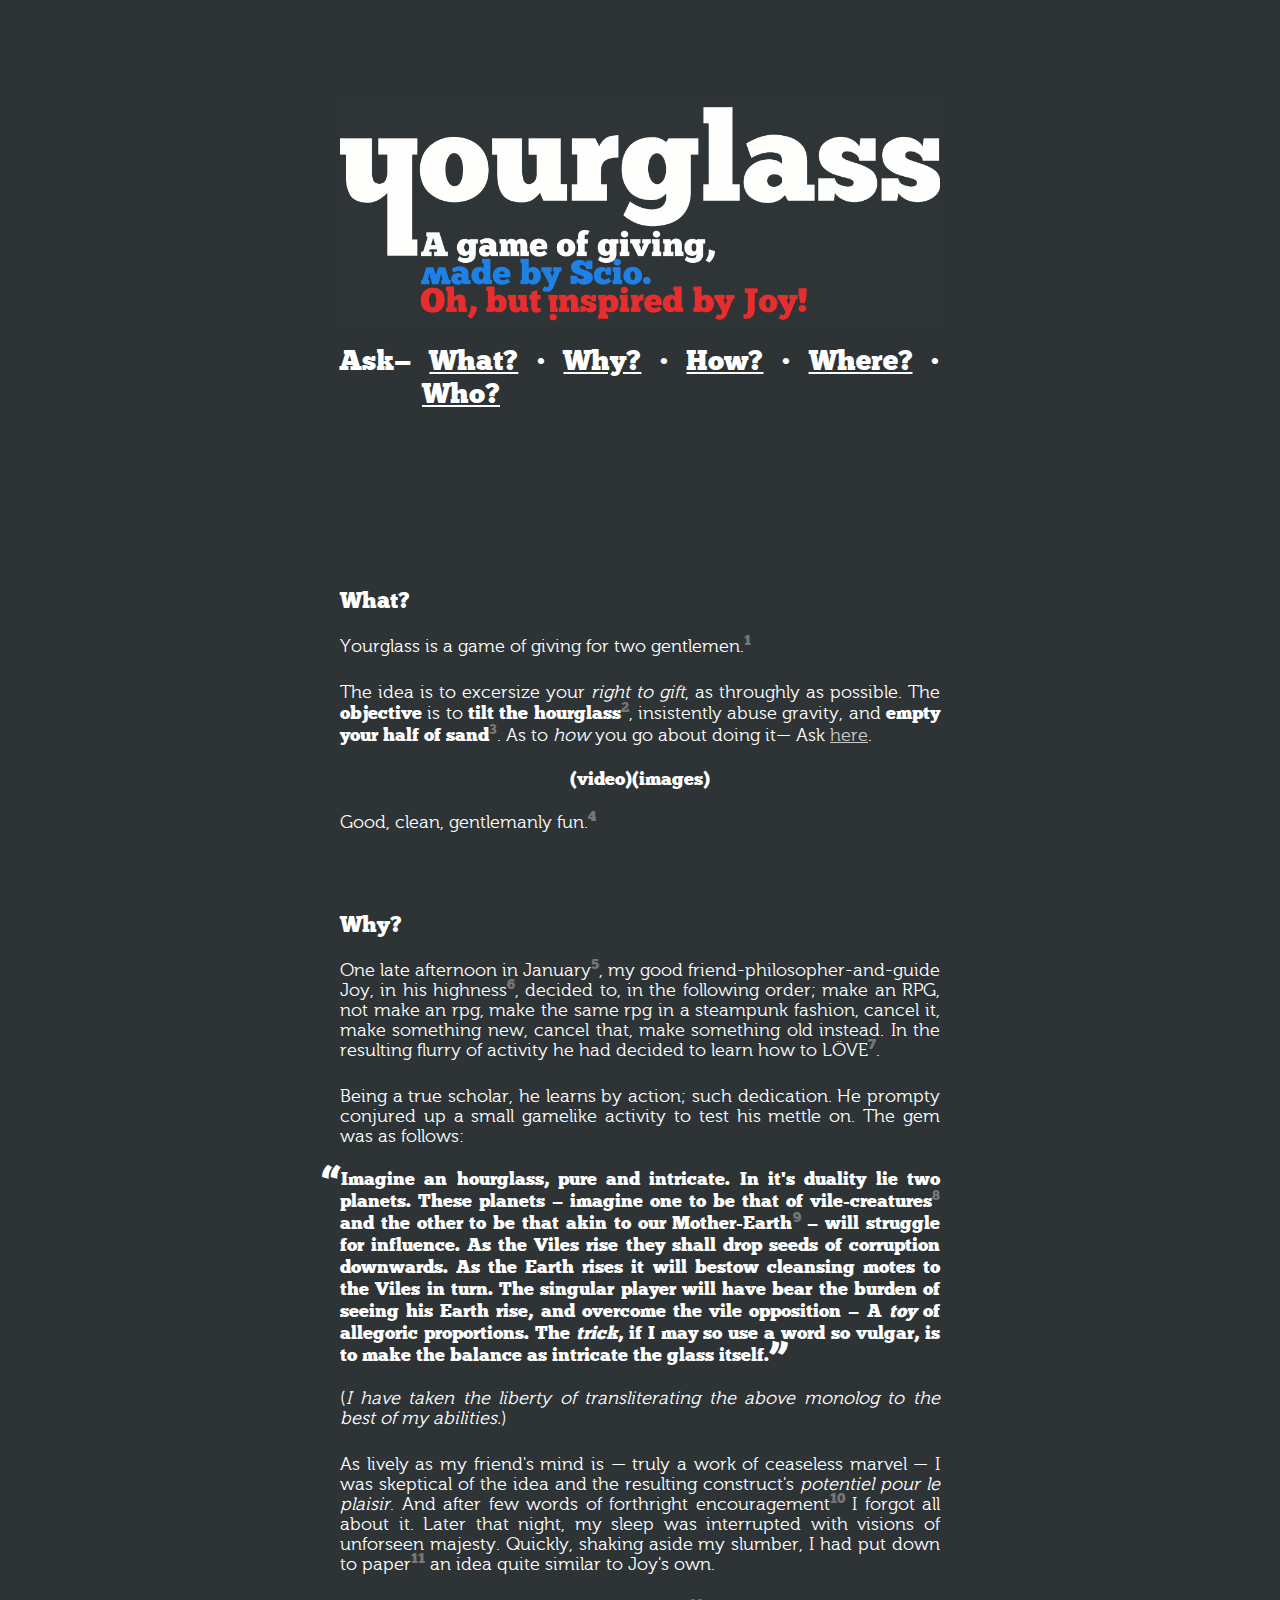
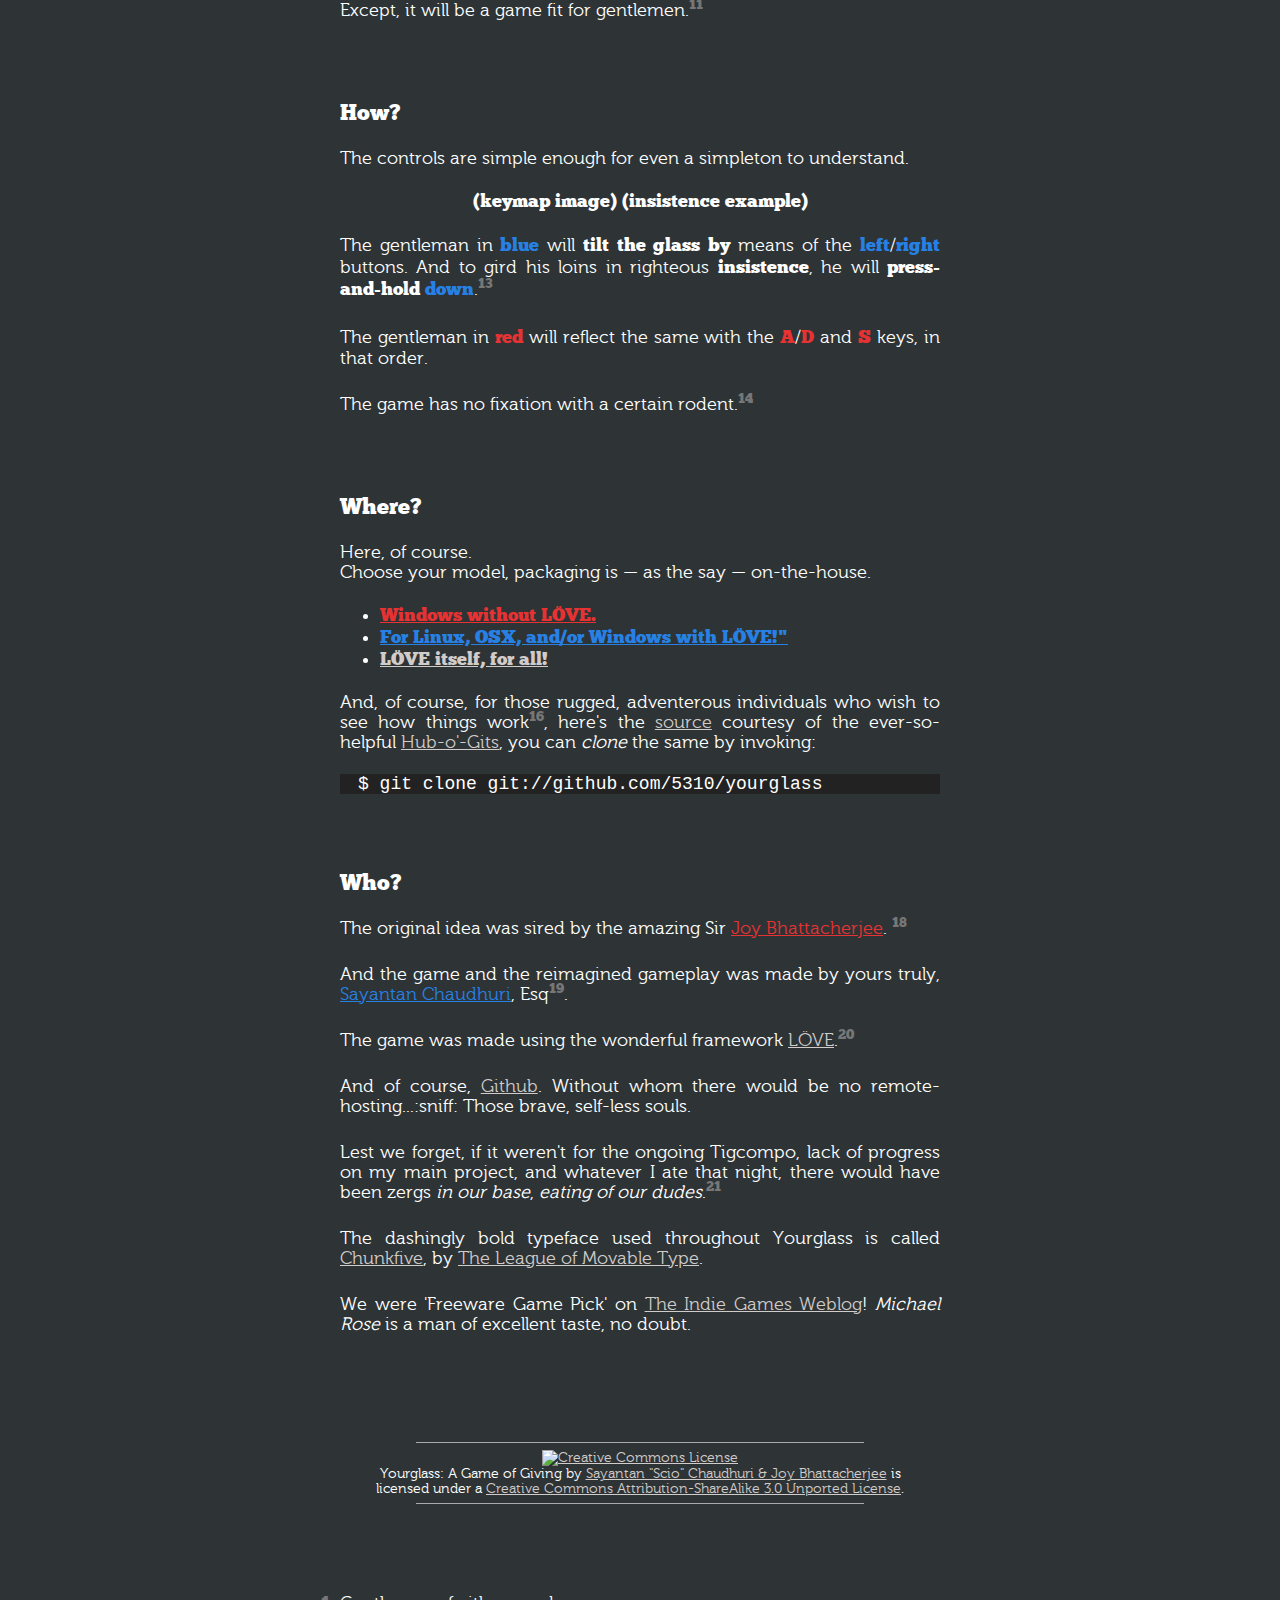
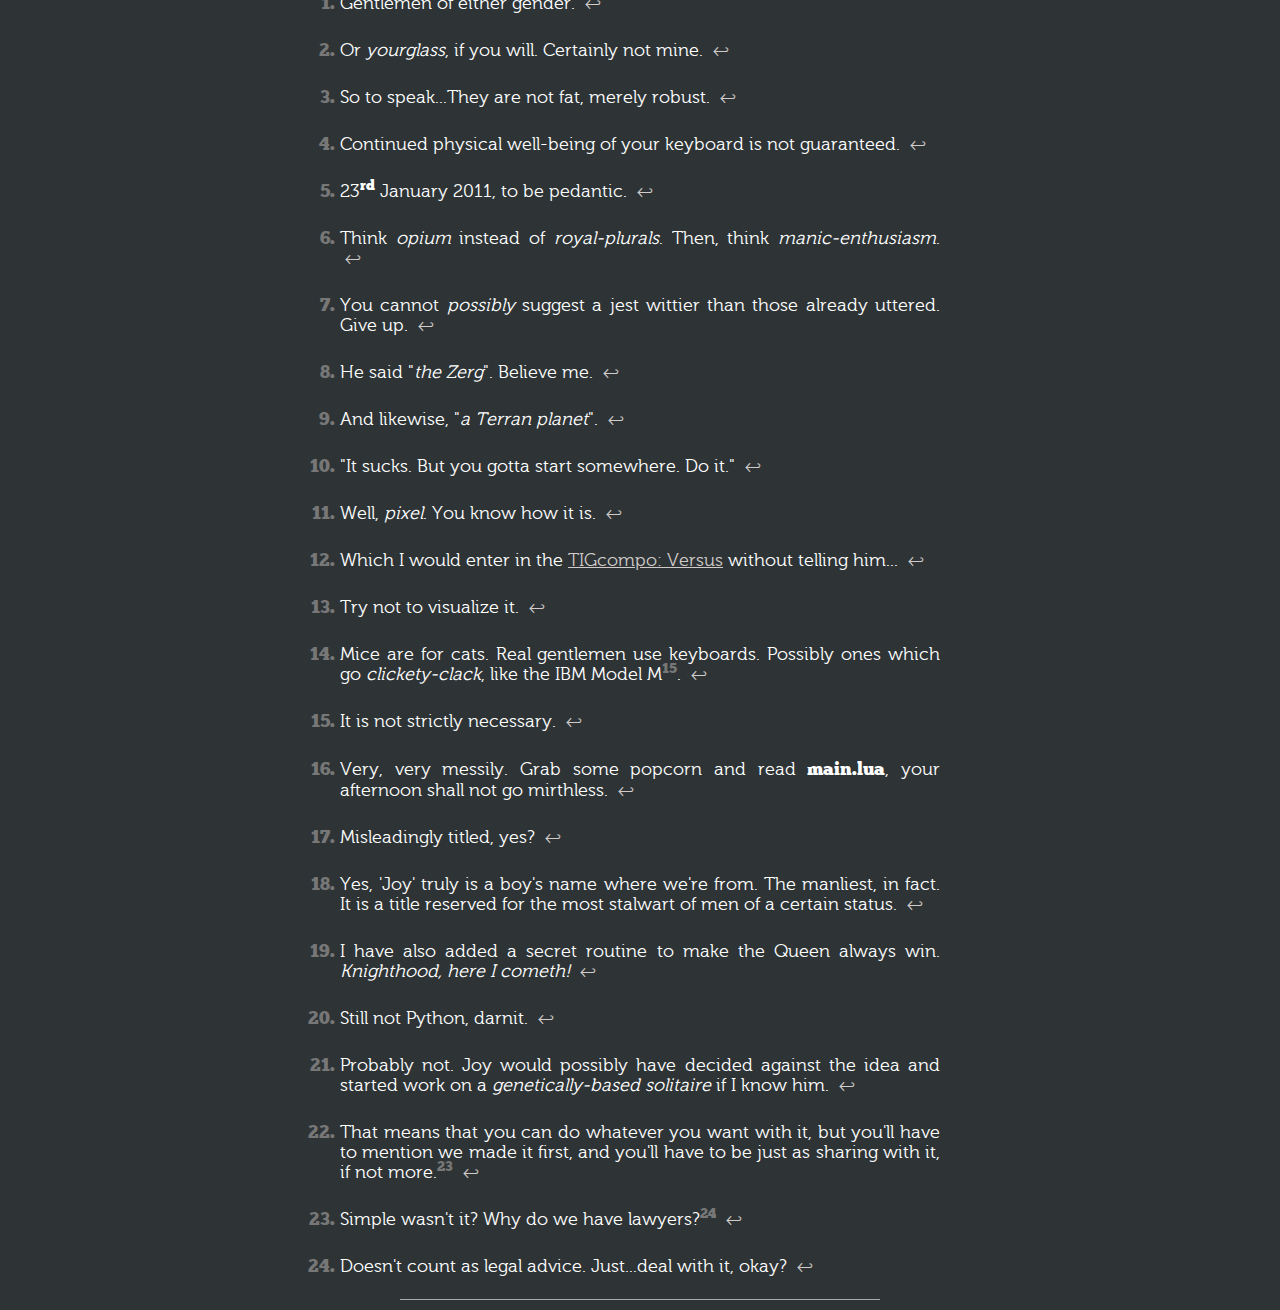
==== commit 0a0fd57c: "Added Disqus. Doesn't load, at least locally." ====
--- a/index.html
+++ b/index.html
@@ -108,6 +108,24 @@
             <p>The dashingly bold typeface used throughout Yourglass is called <a href="http://www.fontsquirrel.com/fonts/ChunkFive">Chunkfive</a>, by <a href="http://www.theleagueofmoveabletype.com/">The League of Movable Type</a>.</p>
 
             <p>We were 'Freeware Game Pick' on <a href="http://www.indiegames.com/blog/2011/02/freeware_game_pick_yourglass_s.html">The Indie Games Weblog</a>! <em>Michael Rose</em> is a man of excellent taste, no doubt.</p>
+
+            <div id="disqus_thread"></div>
+            <script type="text/javascript">
+                /* * * CONFIGURATION VARIABLES: EDIT BEFORE PASTING INTO YOUR WEBPAGE * * */
+                var disqus_shortname = 'yourglass'; // required: replace example with your forum shortname
+
+                // The following are highly recommended additional parameters. Remove the slashes in front to use.
+                var disqus_identifier = 'yourglass-home';
+                var disqus_url = 'http://5310.github.com/yourglass';
+
+                /* * * DON'T EDIT BELOW THIS LINE * * */
+                (function() {
+                    var dsq = document.createElement('script'); dsq.type = 'text/javascript'; dsq.async = true;
+                    dsq.src = 'http://' + disqus_shortname + '.disqus.com/embed.js';
+                    (document.getElementsByTagName('head')[0] || document.getElementsByTagName('body')[0]).appendChild(dsq);
+                })();
+            </script>
+
         </article>
     </div>
 
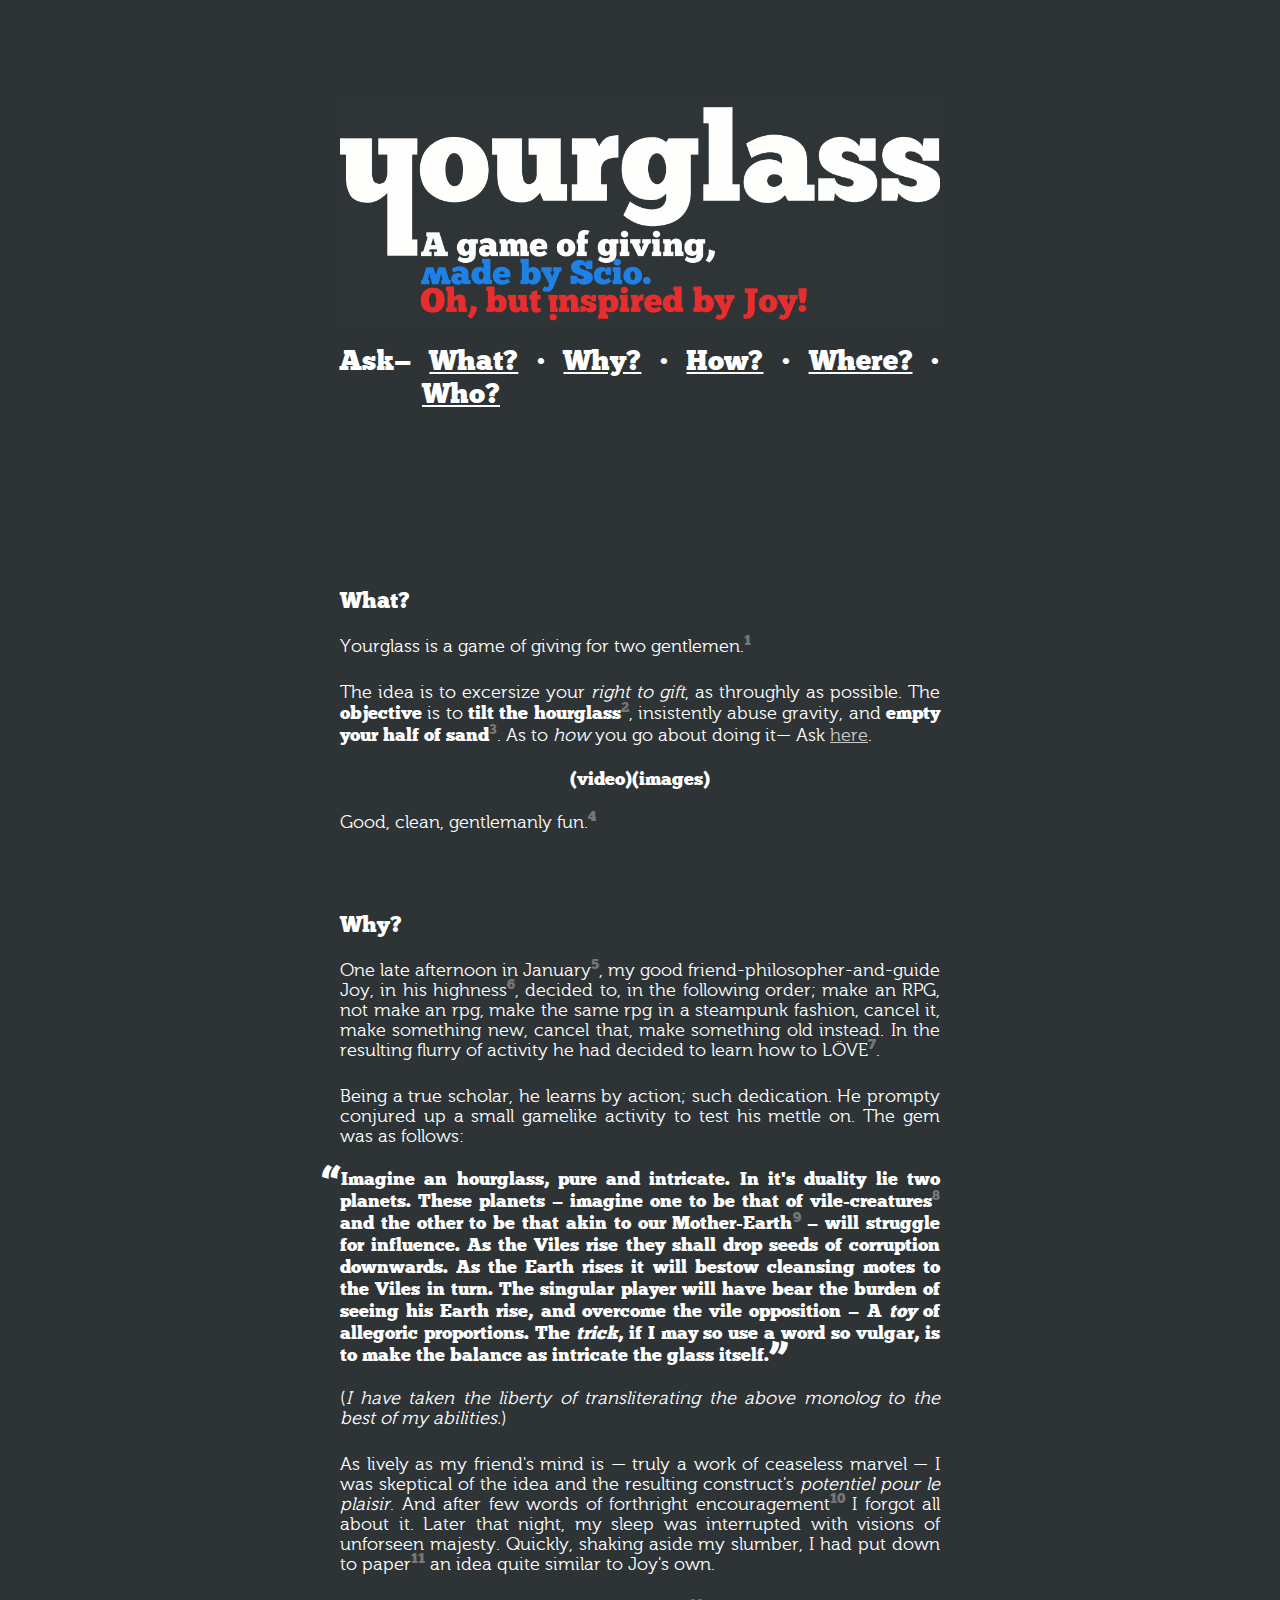
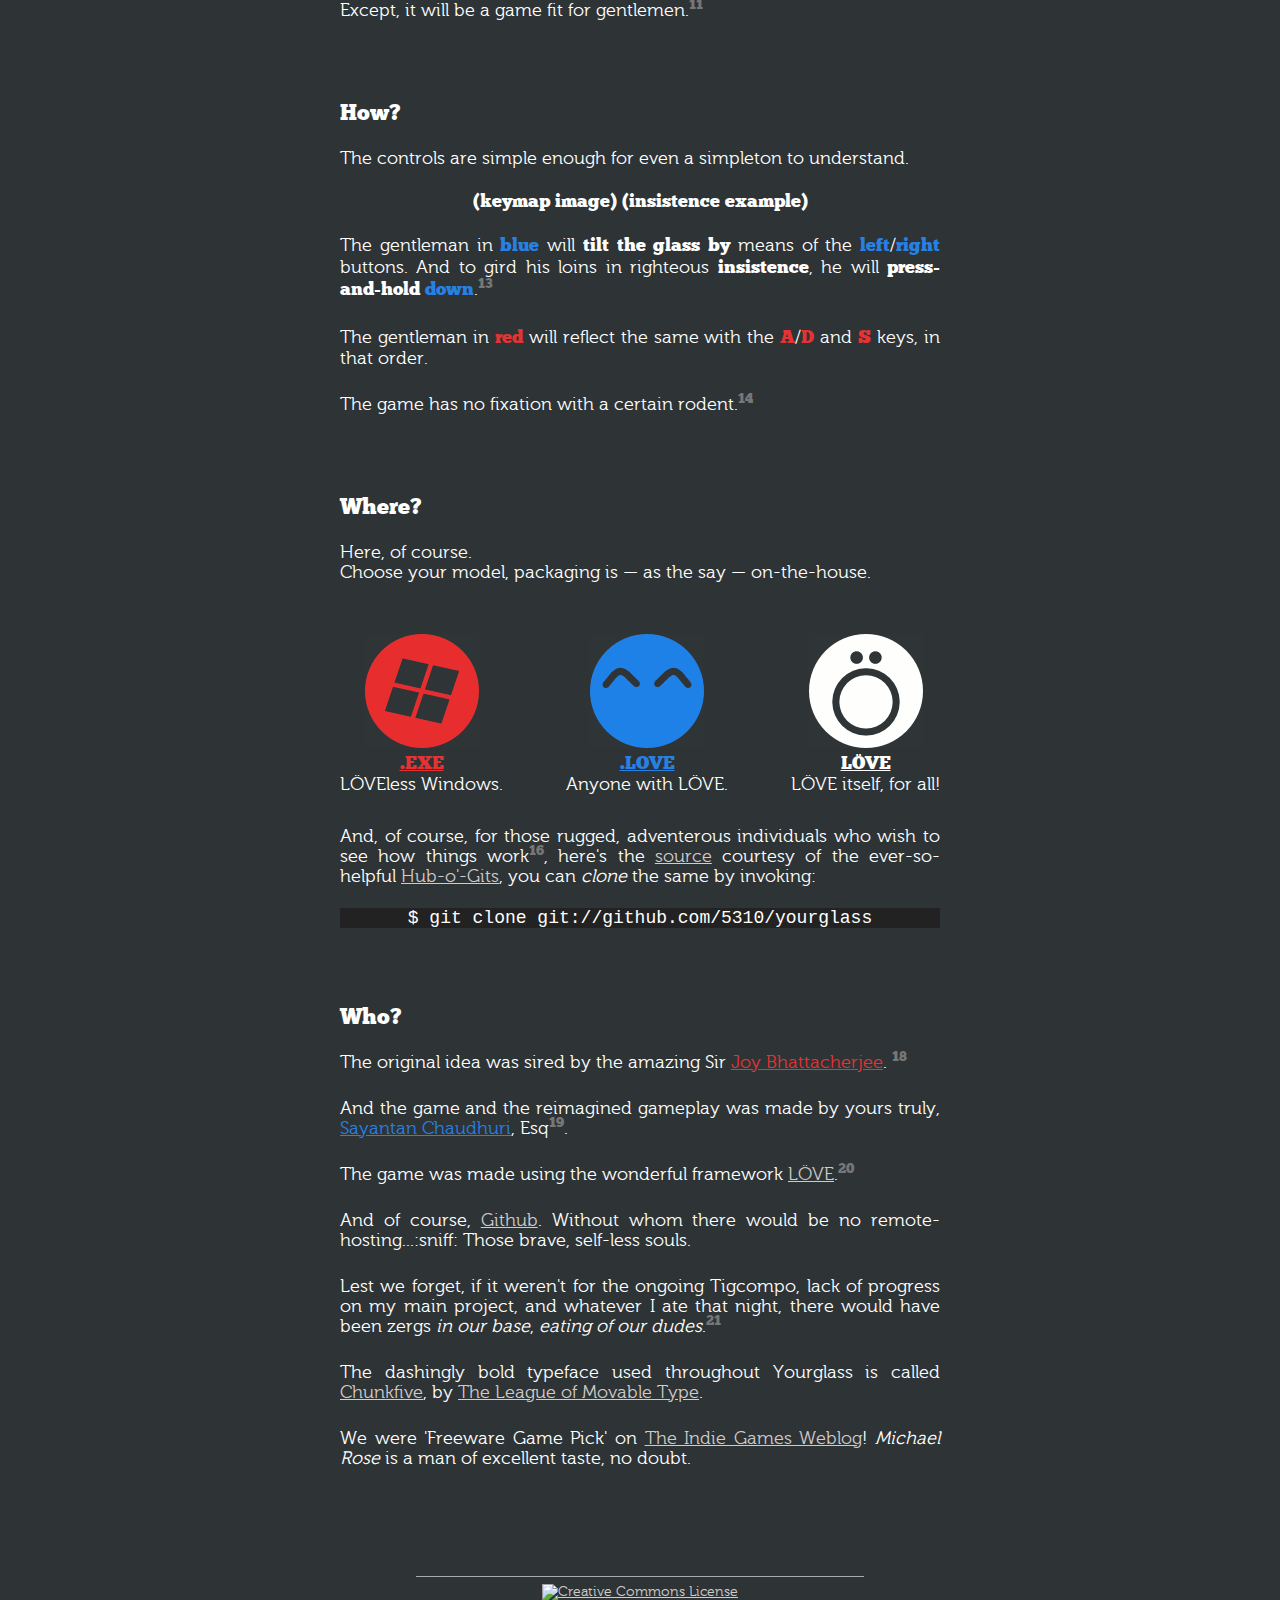
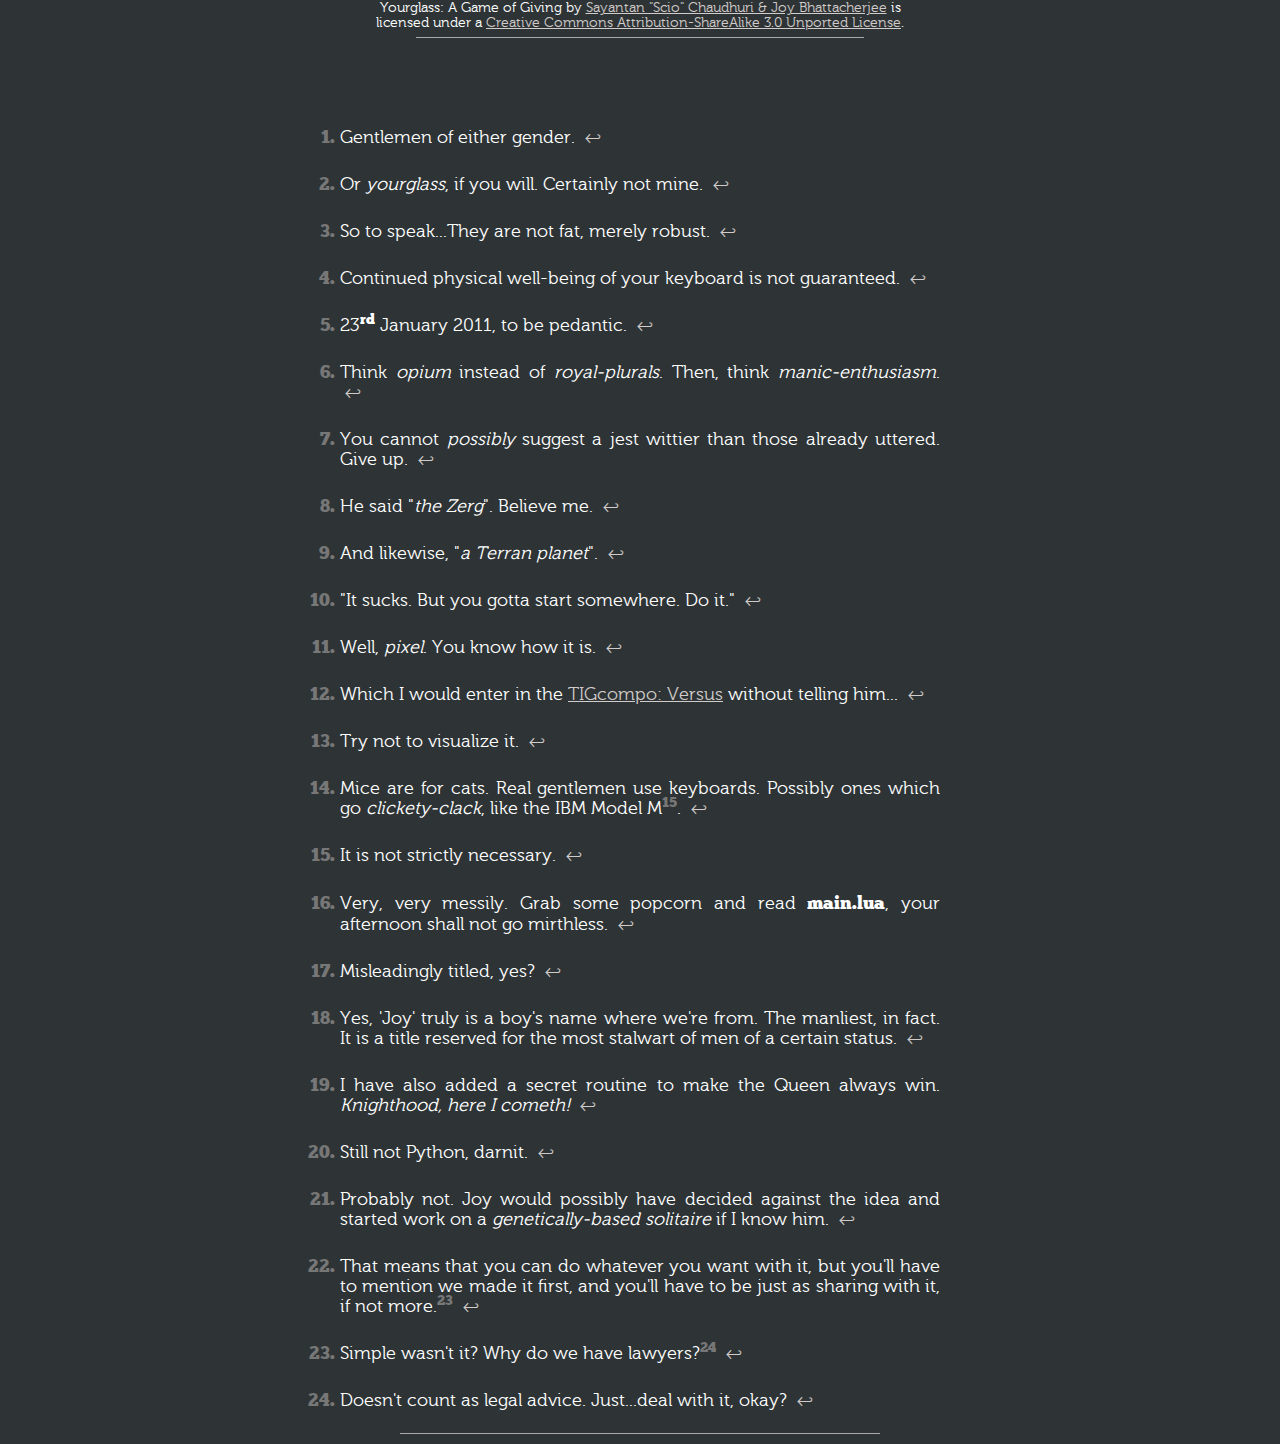
==== commit 2614396e: "Download icons added. Aren't they cute?" ====
--- a/index.html
+++ b/index.html
@@ -81,11 +81,18 @@
             <p>Here, of course.<br/>
             Choose your model, packaging is — as the say — on-the-house.</p>
 
-            <ul>
-                <li><a href="http://dl.dropbox.com/u/164058/yourglass/yourglass.zip" class="red"><strong>Windows without LÖVE.</strong></a></li>
-                <li><a href="http://dl.dropbox.com/u/164058/yourglass/yourglass.love" class="blu"><strong>For Linux, OSX, and/or Windows with LÖVE!"</strong></a></li>
-                <li><a href="http://love2d.org/" class="white"><strong>LÖVE itself, for all!</strong></a></li>
-            </ul>
+            <div class="left">
+                <a href="http://dl.dropbox.com/u/164058/yourglass/yourglass.zip" class="red"><img src="exe.png"/><br/><code>.EXE</code></a>
+                <br/>LÖVEless Windows.
+            </div>
+            <div class="right">
+                <a href="http://love2d.org/" class="white"><img src="love2d.png"/><br/><code>LÖVE</code></a>
+                <br/>LÖVE itself, for all!
+            </div>
+            <div class="middle">
+                <a href="http://dl.dropbox.com/u/164058/yourglass/yourglass.love" class="blu"><img src="love.png"/><br/><code>.LOVE</code></a>
+                <br/>Anyone with LÖVE.
+            </div>
 
             <p>And, of course, for those rugged, adventerous individuals who wish to see how things work<sup id="fnref:16"><a href="#fn:16" rel="footnote">16</a></sup>, here's the <a href="https://github.com/5310/yourglass/">source</a> courtesy of the ever-so-helpful <a href="https://github.com/">Hub-o'-Gits</a>, you can <em>clone</em> the same by invoking:</p>
 
--- a/stylesheet.css
+++ b/stylesheet.css
@@ -49,7 +49,7 @@
 blockquote:after  {content: "”"; font-size: 2em; overflow: hidden; line-height: 0em; position:relative; top:0.2em;}
 
 code { font-family: "ChunkFiveRoman"; }
-pre {background: #222; text-indent: 1em;} /*Remove indentation when download buttons are put it.*/
+pre {background: #222; text-align: center;}
 
 hr { border: 0; width: 80%; border-bottom: 1px solid #aaa}
 
@@ -66,4 +66,11 @@
 footnote { font-size: 0.75em; }
 .red { color: #e63232; }
 .blu { color: #2781e5; }
+.white { color: #FFF; }
 .noul { text-decoration: none; }
+
+.left { text-align: center; float: left;}
+.left code { text-indent: -0.5em; }
+.right { text-align: center; float: right;}
+.middle { text-align: center; }
+.middle code { text-indent: -0.5em; }
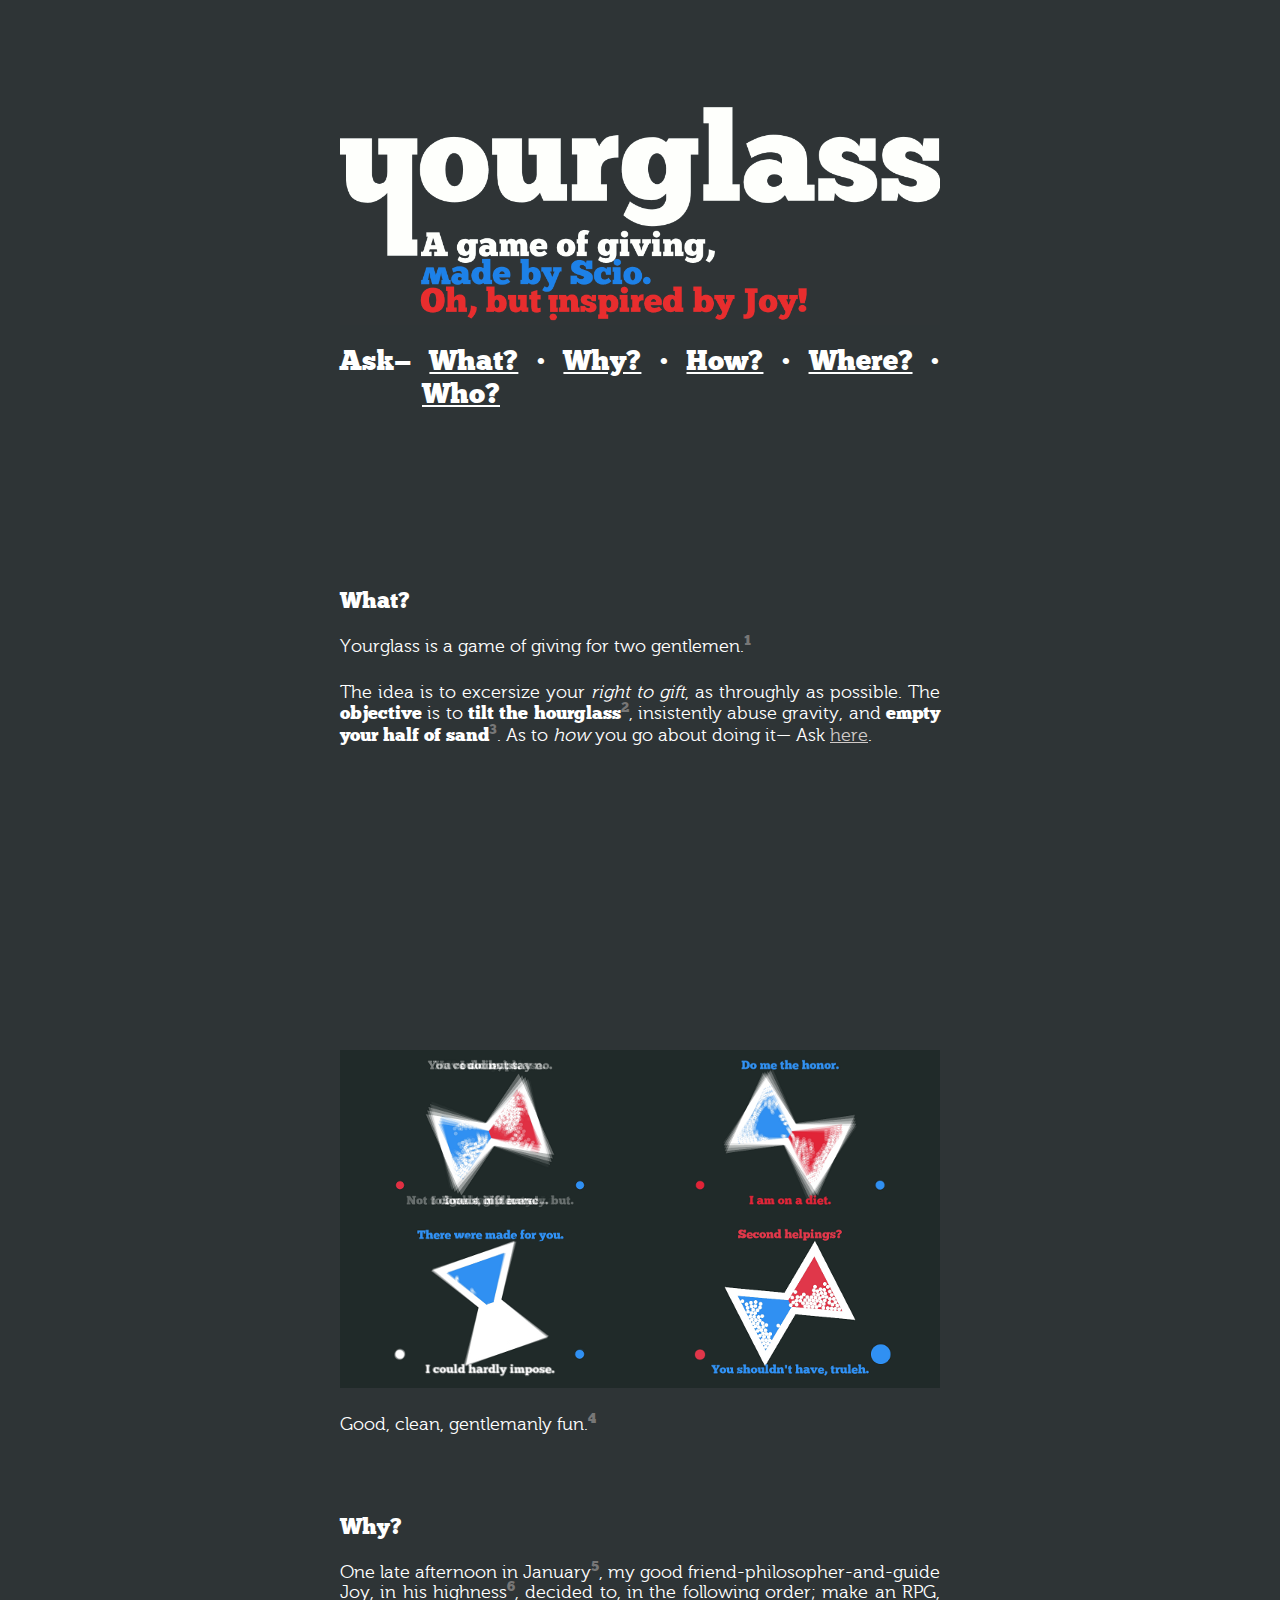
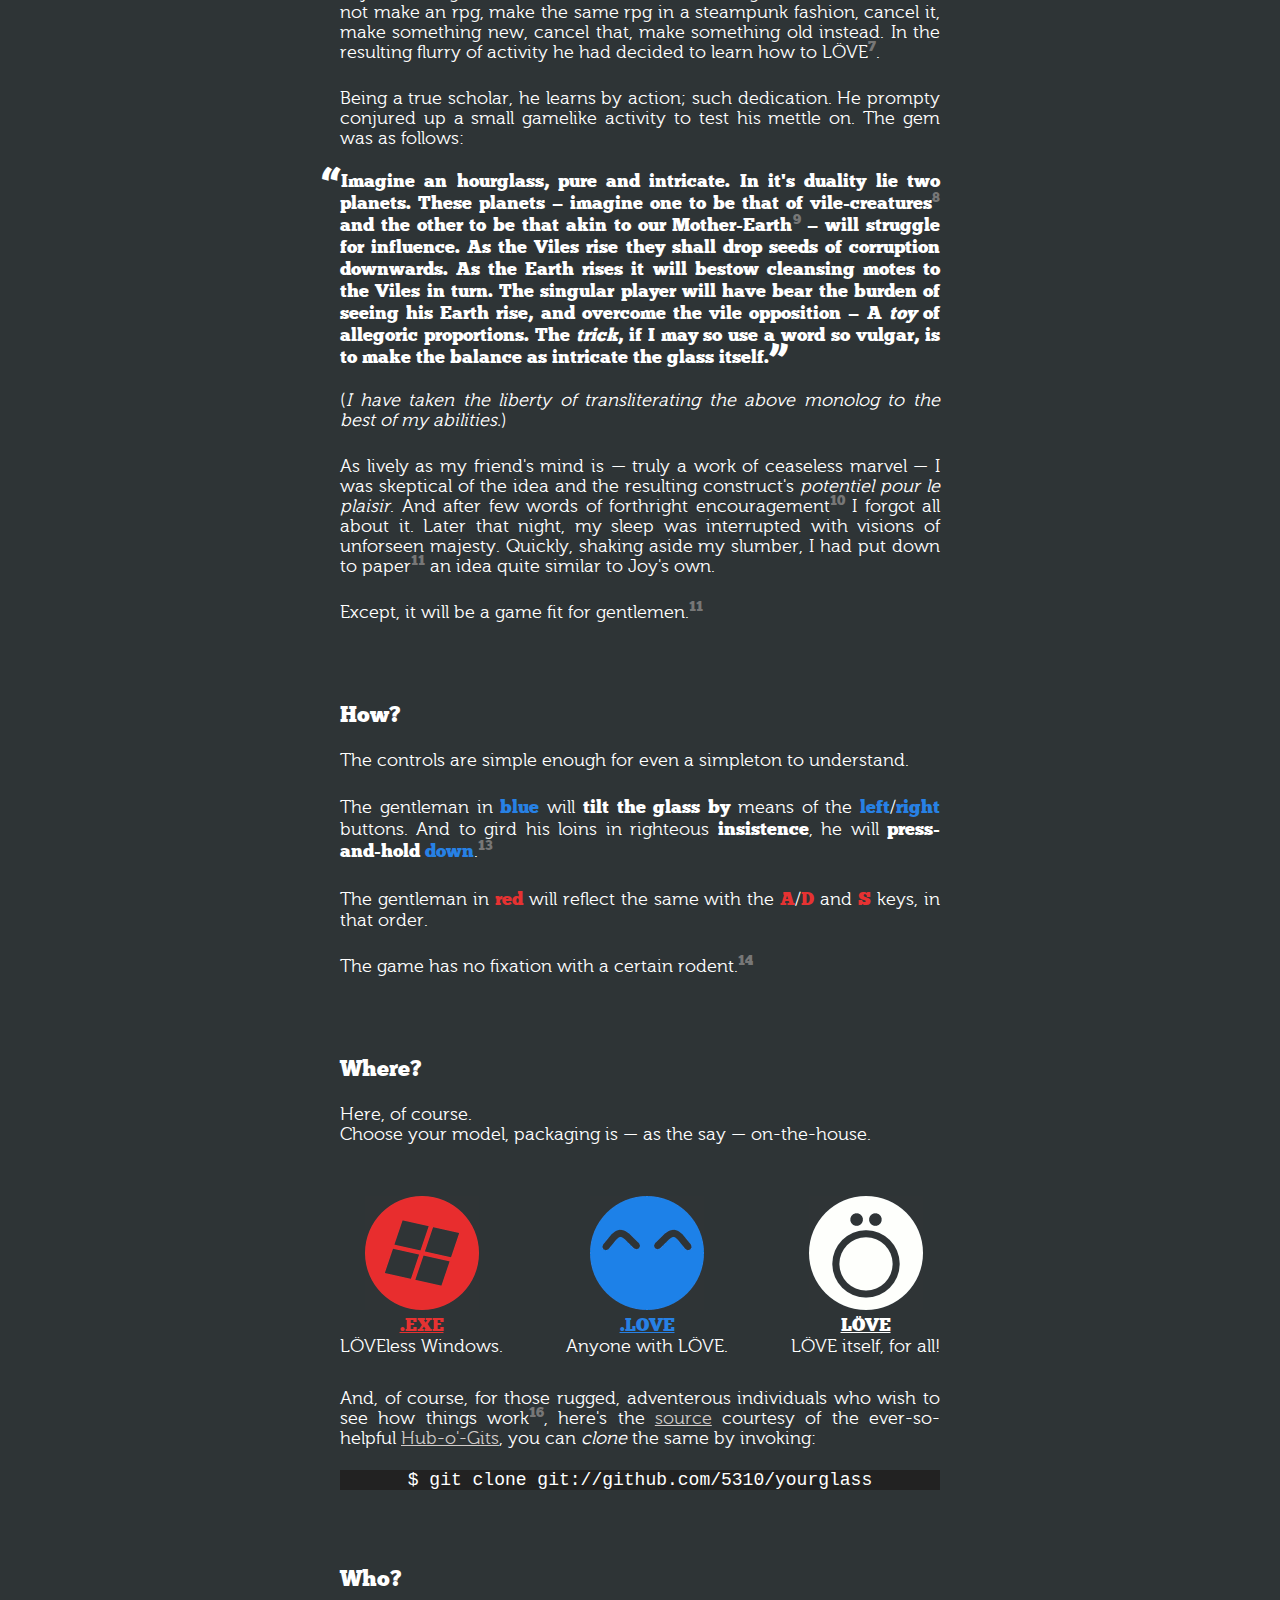
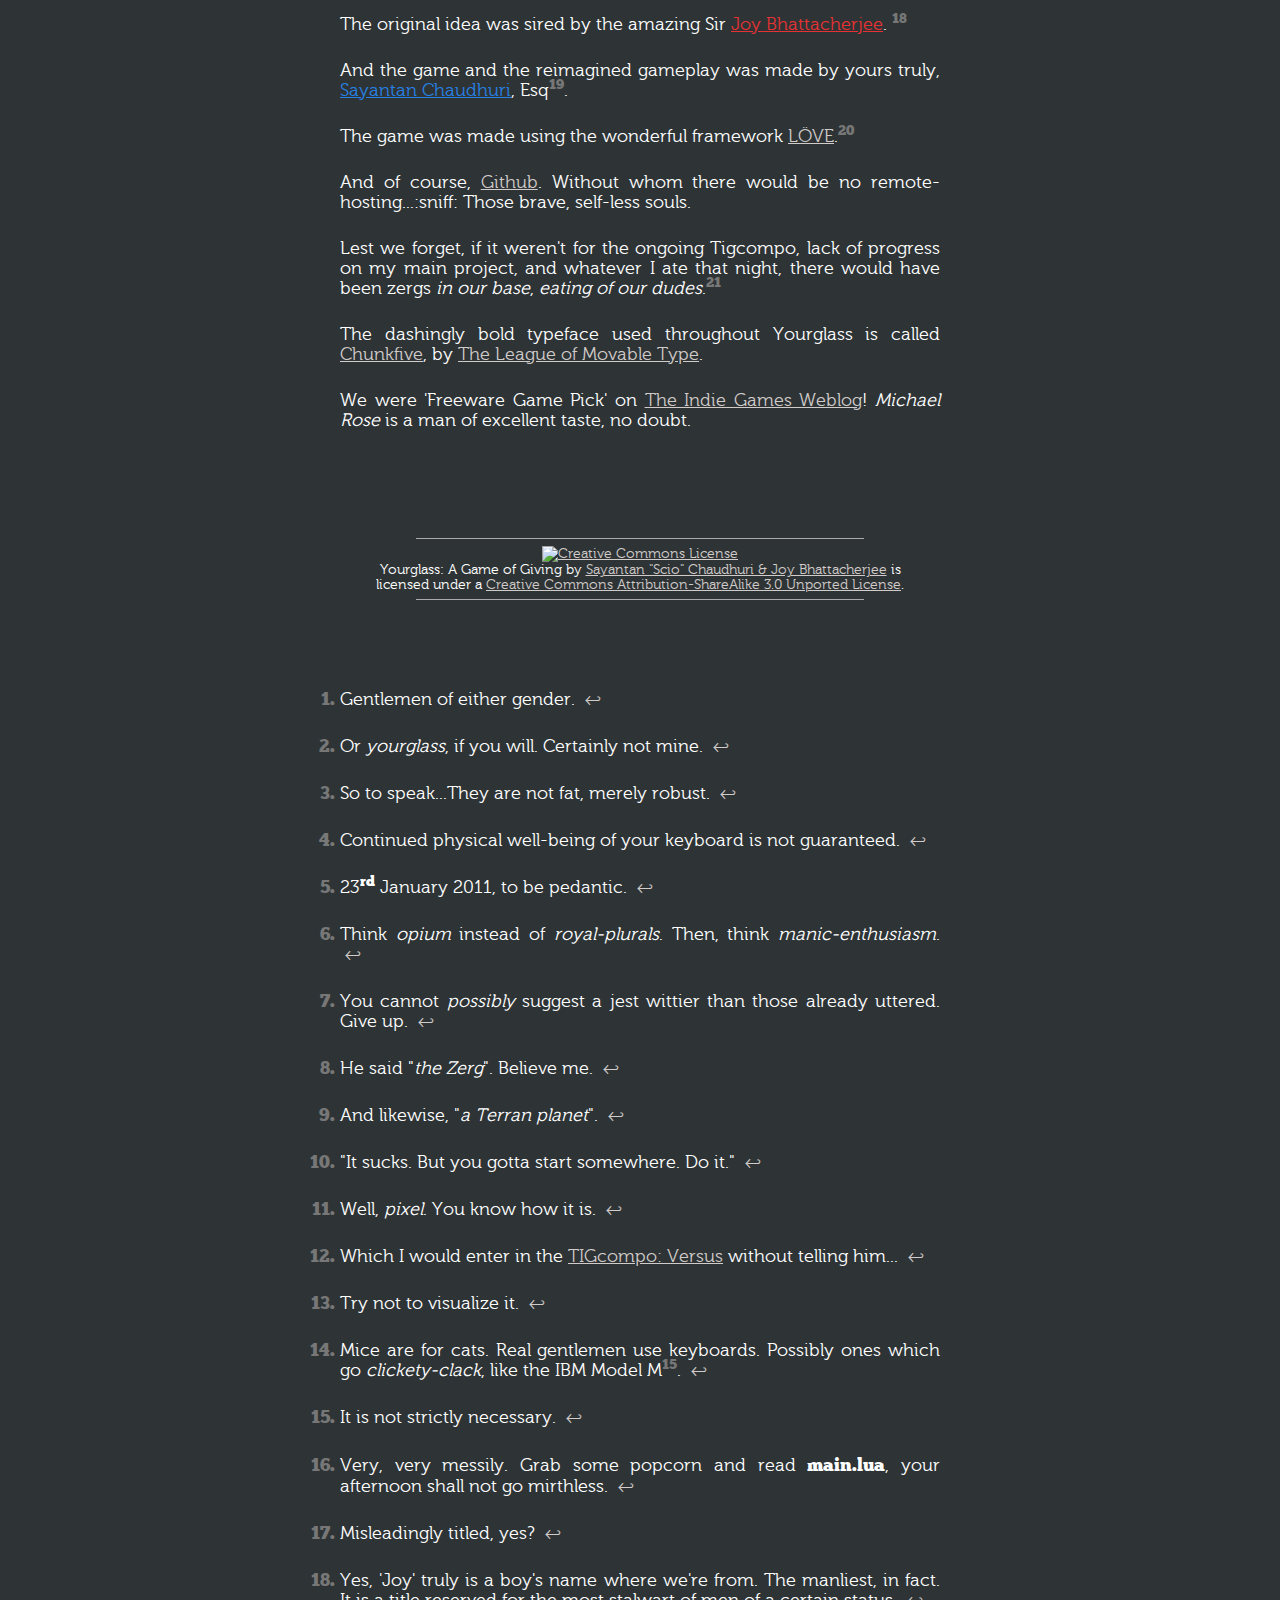
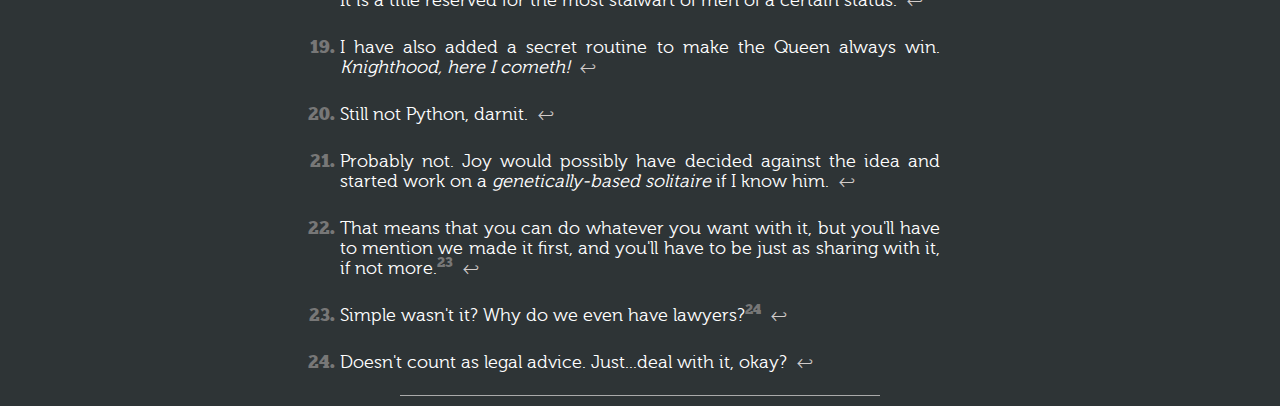
==== commit f2570f20: "Video and screens added. Site done... Can I go back to Semesta now?" ====
--- a/index.html
+++ b/index.html
@@ -34,7 +34,8 @@
             The <strong>objective</strong> is to <strong>tilt the hourglass</strong><sup id="fnref:2"><a href="#fn:2" rel="footnote">2</a></sup>, insistently abuse gravity, and <strong>empty your half of sand</strong><sup id="fnref:3"><a href="#fn:3" rel="footnote">3</a></sup>.
             As to <em>how</em> you go about doing it— Ask <a href="#how">here</a>.</p>
 
-            <h3>(video)(images)</h3>
+            <iframe class="video" src="http://player.vimeo.com/video/19888155?portrait=0&amp;color=ffffff" width="601" height="278" frameborder="0"></iframe>
+            <img src="quad.600.png"" alt="Some screenshots." />
 
             <p>Good, clean, gentlemanly fun.<sup id="fnref:4"><a href="#fn:4" rel="footnote">4</a></sup></p>
         </article>
@@ -65,8 +66,6 @@
             <h2>How?</h2>
 
             <p>The controls are simple enough for even a simpleton to understand.</p>
-
-            <h3>(keymap image) (insistence example)</h3>
 
             <p>The gentleman in <strong class="blu">blue</strong> will <strong>tilt the glass by</strong> means of the <code class="blu">left</code>/<code class="blu">right</code> buttons.
             And to gird his loins in righteous <strong>insistence</strong>, he will <strong>press-and-hold</strong> <code class="blu">down</code>.<sup id="fnref:13"><a href="#fn:13" rel="footnote">13</a></sup></p>
@@ -255,7 +254,7 @@
             </li>
 
             <li id="fn:23">
-            <p>Simple wasn't it? Why do we have lawyers?<sup id="fnref:24"><a href="#fn:24" rel="footnote">24</a></sup>
+            <p>Simple wasn't it? Why do we even have lawyers?<sup id="fnref:24"><a href="#fn:24" rel="footnote">24</a></sup>
             &#160;<a href="#fnref:23" class="noul" rev="footnote" title="Jump back to footnote 23 in the text">&#8617;</a></p>
             </li>
 
--- a/stylesheet.css
+++ b/stylesheet.css
@@ -69,8 +69,12 @@
 .white { color: #FFF; }
 .noul { text-decoration: none; }
 
-.left { text-align: center; float: left;}
-.left code { text-indent: -0.5em; }
+.left { text-align: center; float: left; }
+.left a { text-decoration: none; }
+.left code { text-indent: -0.5em; text-decoration: underline; }
 .right { text-align: center; float: right;}
+.right a { text-decoration: none; }
+.right code{ text-decoration: underline; }
 .middle { text-align: center; }
-.middle code { text-indent: -0.5em; }
+.middle a { text-decoration: none; }
+.middle code { text-indent: -0.5em; text-decoration: underline;}
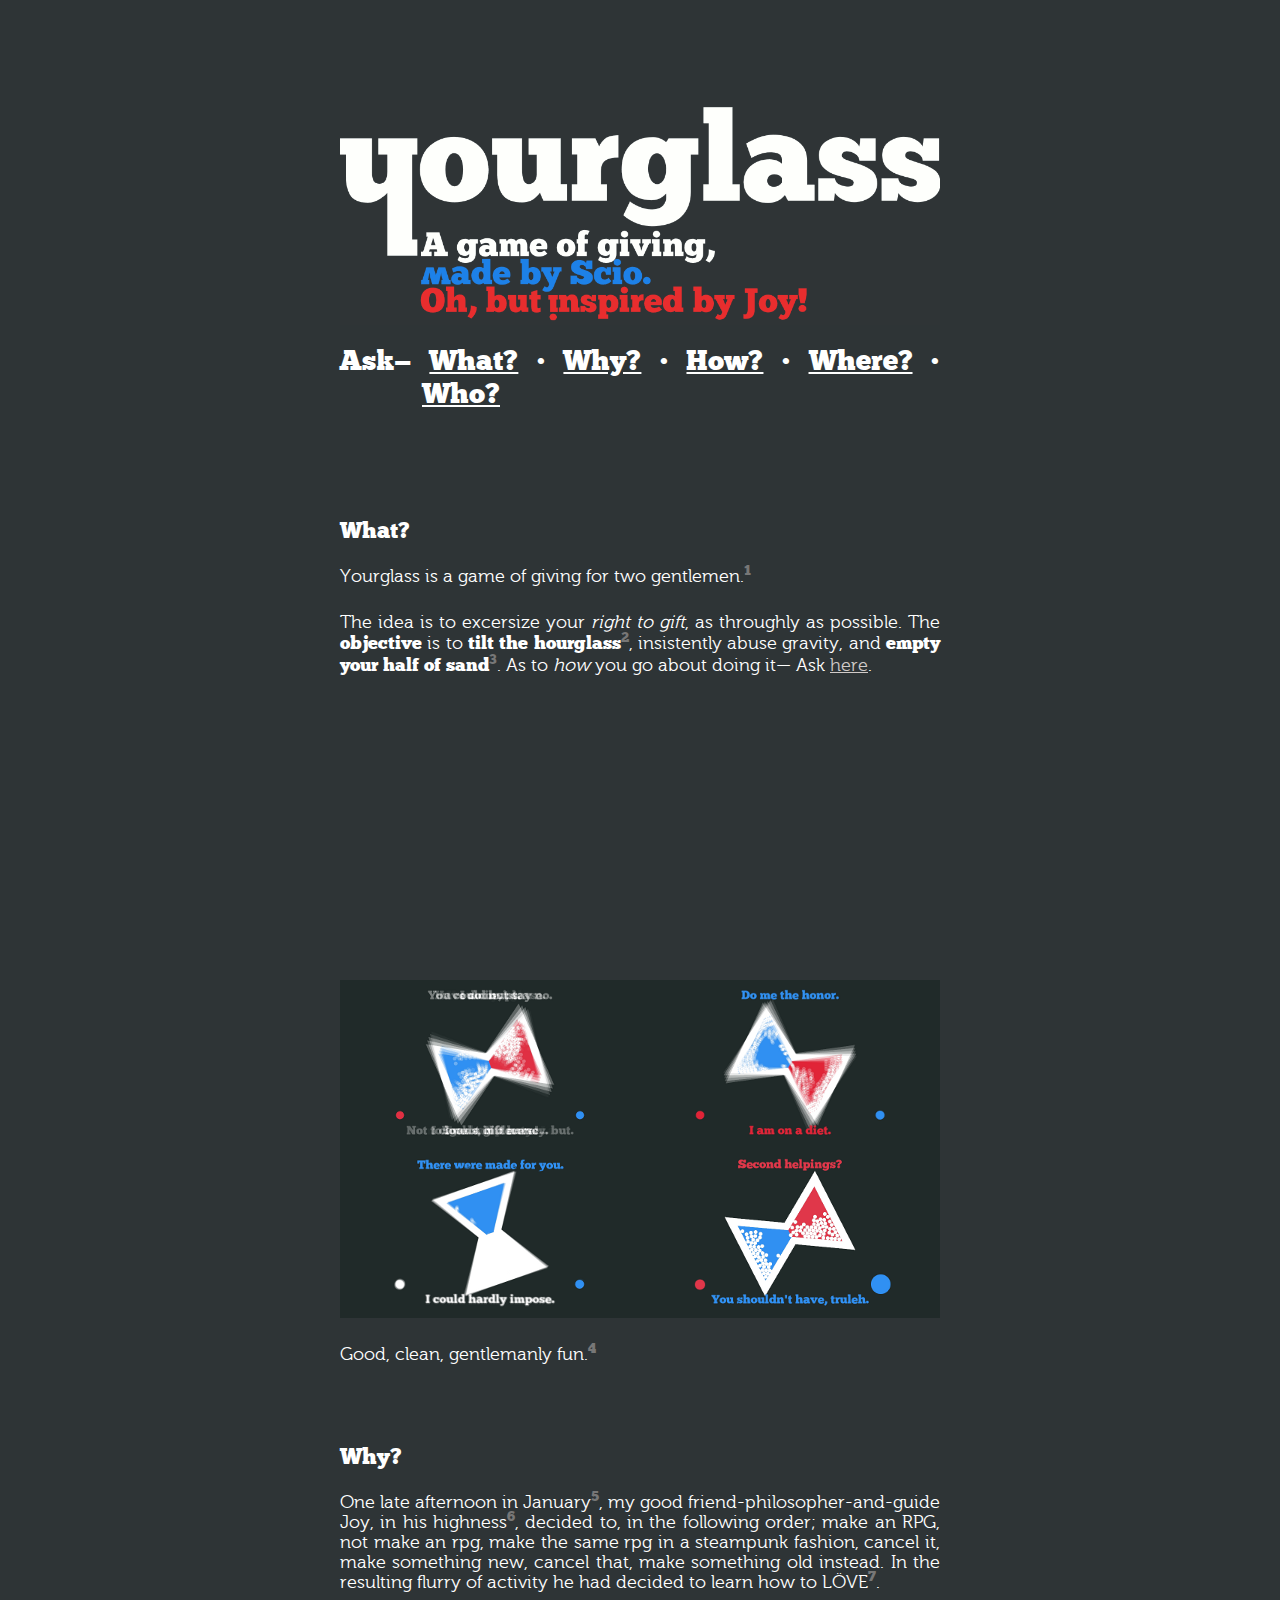
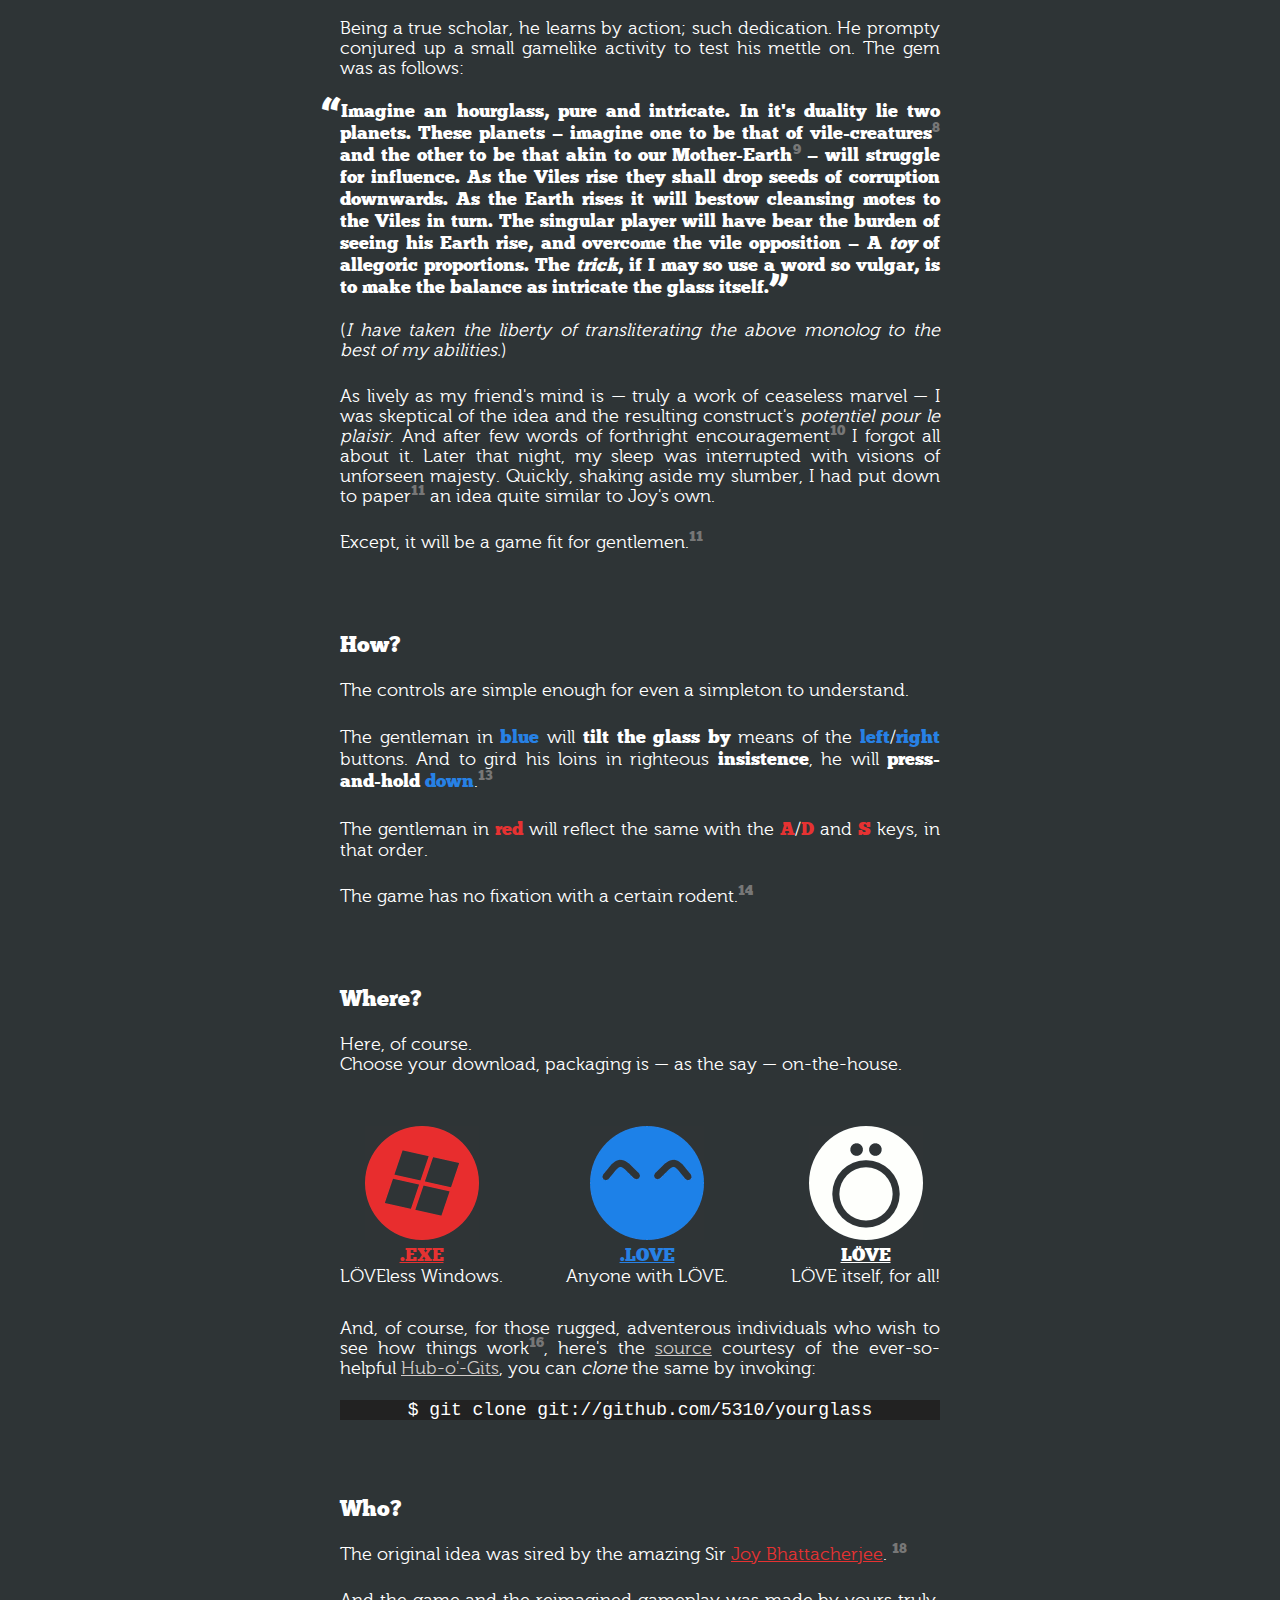
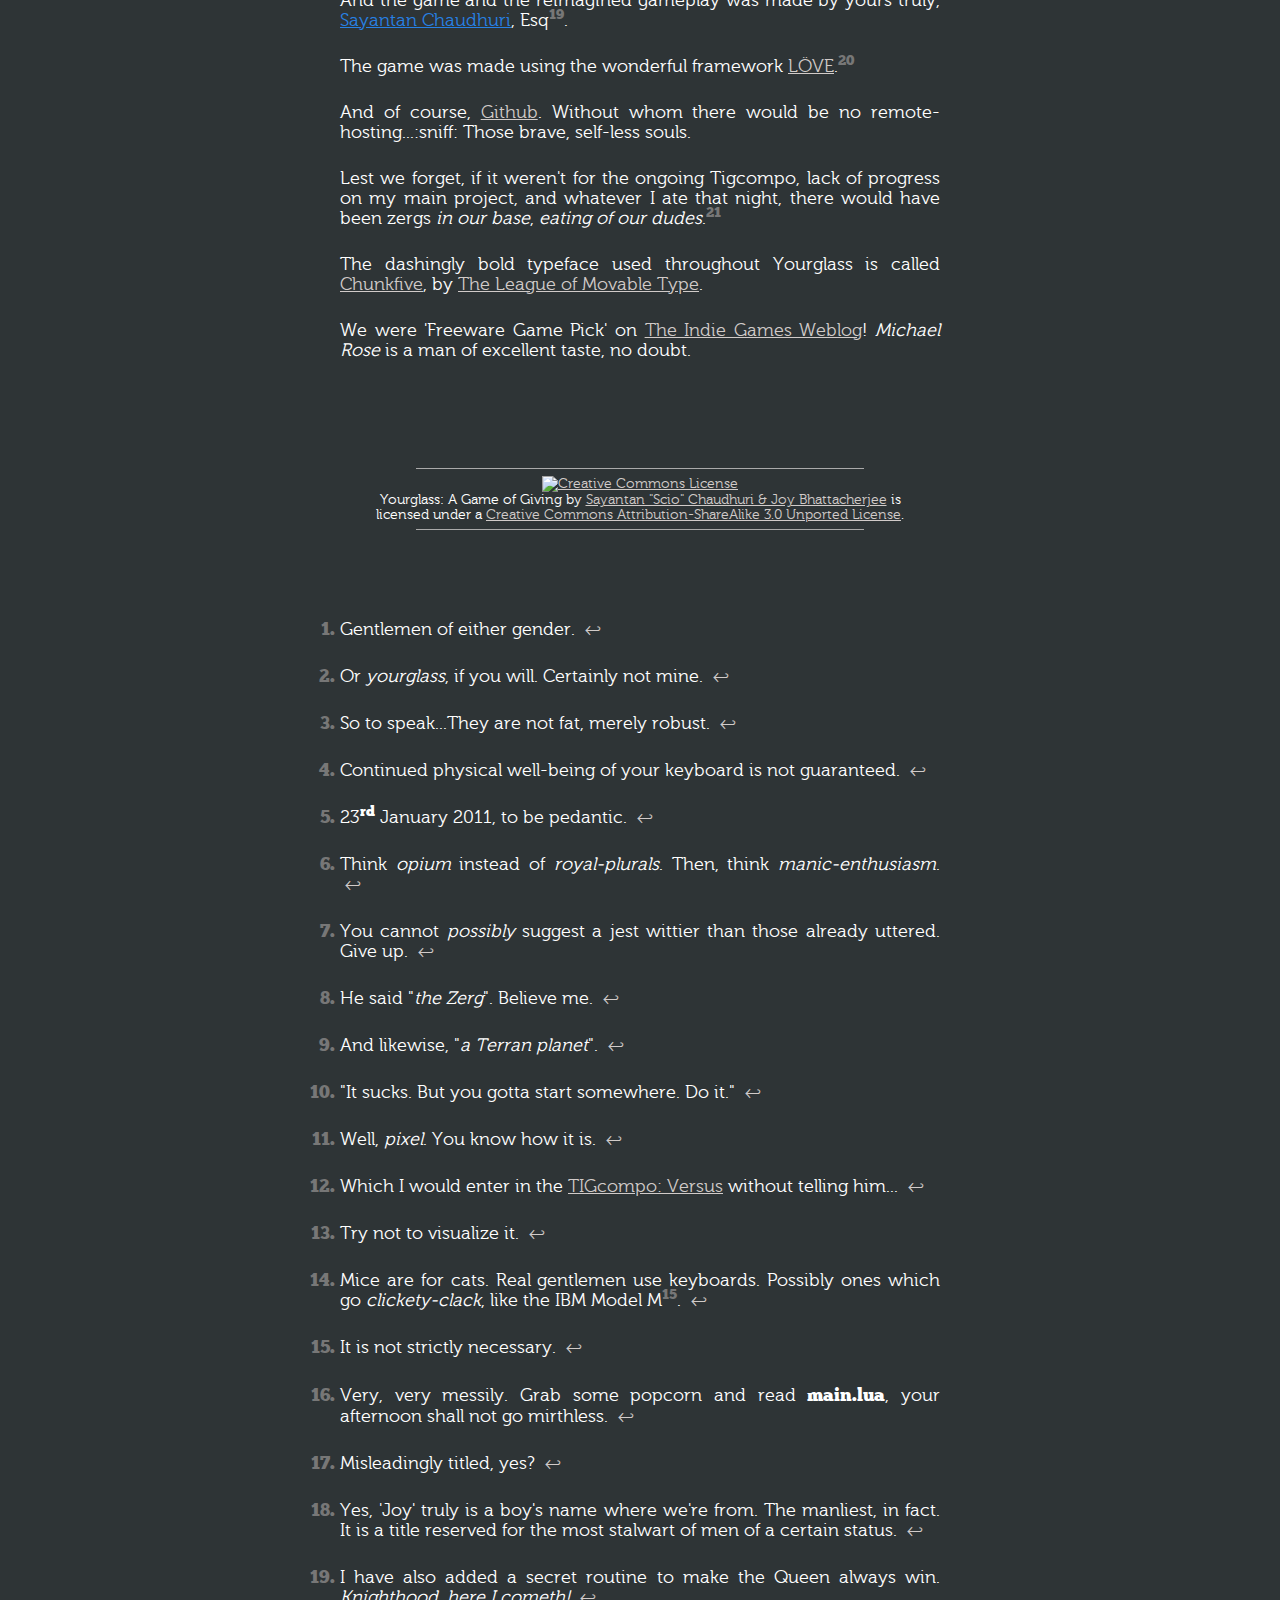
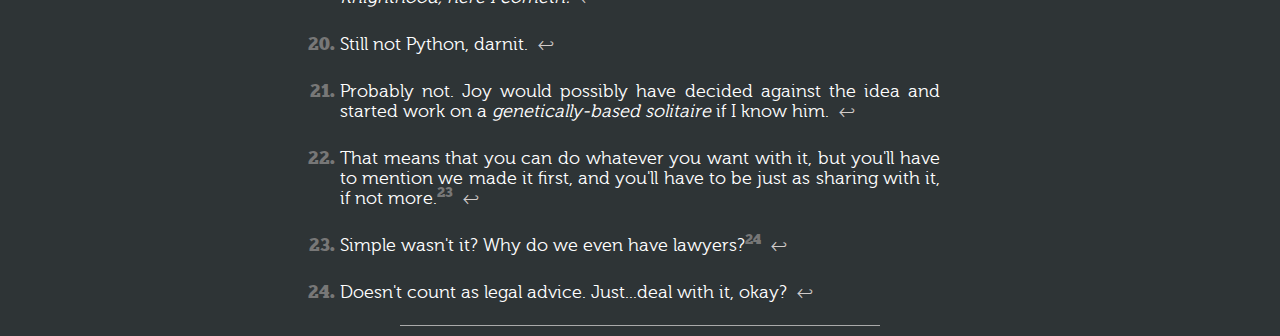
==== commit ac724067: ""Download" added for...well, yeah. Added." ====
--- a/index.html
+++ b/index.html
@@ -1,271 +1,271 @@
-<!DOCTYPE html>
-
-<html lang="en">
-
-<head>
-    <meta charset="utf-8"/>
-
-    <title>Yourglass: A Game of Giving</title>
-    <meta name="description" content="The homepage of Yourglass: A Game of Giving. Made by Scio and inspired by Joy."/>
-    <meta name="author" content="Sayantan 'Scio' Chaudhuri" />
-
-    <link rel="stylesheet" href="stylesheet.css" />
-
-    <link rel="shortcut icon" href="favicon.png"/>
-</head>
-
-<body>
-
-    <header>
-        <img src="header.png" alt="Yourglass: A Game of Giving, Made by Scio, oh but inspired by Joy!" />
-
-        <nav>
-        <a href="#what">What?</a> • <a href="#why">Why?</a> • <a href="#how">How?</a> • <a href="#where">Where?</a> • <a href="#who">Who?</a>
-        </nav>
-    </header>
-
-    <div class="content">
-        <article id="what">
-            <h2 id="what">What?</h2>
-
-            <p>Yourglass is a game of giving for two gentlemen.<sup id="fnref:1"><a href="#fn:1" rel="footnote">1</a></sup></p>
-
-            <p>The idea is to excersize your <em>right to gift</em>, as throughly as possible.
-            The <strong>objective</strong> is to <strong>tilt the hourglass</strong><sup id="fnref:2"><a href="#fn:2" rel="footnote">2</a></sup>, insistently abuse gravity, and <strong>empty your half of sand</strong><sup id="fnref:3"><a href="#fn:3" rel="footnote">3</a></sup>.
-            As to <em>how</em> you go about doing it— Ask <a href="#how">here</a>.</p>
-
-            <iframe class="video" src="http://player.vimeo.com/video/19888155?portrait=0&amp;color=ffffff" width="601" height="278" frameborder="0"></iframe>
-            <img src="quad.600.png"" alt="Some screenshots." />
-
-            <p>Good, clean, gentlemanly fun.<sup id="fnref:4"><a href="#fn:4" rel="footnote">4</a></sup></p>
-        </article>
-
-        <article id="why">
-            <h2>Why?</h2>
-
-            <p>One late afternoon in January<sup id="fnref:5"><a href="#fn:5" rel="footnote">5</a></sup>, my good friend-philosopher-and-guide Joy, in his highness<sup id="fnref:6"><a href="#fn:6" rel="footnote">6</a></sup>, decided to, in the following order; make an RPG, not make an rpg, make the same rpg in a steampunk fashion, cancel it, make something new, cancel that, make something old instead. In the resulting flurry of activity he had decided to learn how to LÖVE<sup id="fnref:7"><a href="#fn:7" rel="footnote">7</a></sup>.</p>
-
-            <p>Being a true scholar, he learns by action; such dedication. He prompty conjured up a small gamelike activity to test his mettle on. The gem was as follows:</p>
-
-            <blockquote>Imagine an hourglass, pure and intricate. In it's duality lie two planets.
-            These planets — imagine one to be that of vile-creatures<sup id="fnref:8"><a href="#fn:8" rel="footnote">8</a></sup> and the other to be that akin to our Mother-Earth<sup id="fnref:9"><a href="#fn:9" rel="footnote">9</a></sup> — will struggle for influence.
-            As the Viles rise they shall drop seeds of corruption downwards. As the Earth rises it will bestow cleansing motes to the Viles in turn.
-            The singular player will have bear the burden of seeing his Earth rise, and overcome the vile opposition — A <em>toy</em> of allegoric proportions.
-            The <em>trick</em>, if I may so use a word so vulgar, is to make the balance as intricate the glass itself.</blockquote>
-
-            <p>(<em>I have taken the liberty of transliterating the above monolog to the best of my abilities.</em>)</p>
-
-            <p>As lively as my friend's mind is — truly a work of ceaseless marvel — I was skeptical of the idea and the resulting construct's <em>potentiel pour le plaisir</em>.
-            And after few words of forthright encouragement<sup id="fnref:10"><a href="#fn:10" rel="footnote">10</a></sup> I forgot all about it. Later that night, my sleep was interrupted with visions of unforseen majesty.
-            Quickly, shaking aside my slumber, I had put down to paper<sup id="fnref:11"><a href="#fn:11" rel="footnote">11</a></sup> an idea quite similar to Joy's own.</p>
-
-            <p>Except, it will be a game fit for gentlemen.<sup id="fnref:11"><a href="#fn:11" rel="footnote">11</a></sup></p>
-        </article>
-
-        <article id="how">
-            <h2>How?</h2>
-
-            <p>The controls are simple enough for even a simpleton to understand.</p>
-
-            <p>The gentleman in <strong class="blu">blue</strong> will <strong>tilt the glass by</strong> means of the <code class="blu">left</code>/<code class="blu">right</code> buttons.
-            And to gird his loins in righteous <strong>insistence</strong>, he will <strong>press-and-hold</strong> <code class="blu">down</code>.<sup id="fnref:13"><a href="#fn:13" rel="footnote">13</a></sup></p>
-            <p>The gentleman in <strong class="red">red</strong> will reflect the same with the <code class="red">A</code>/<code class="red">D</code> and <code class="red">S</code> keys, in that order.</p>
-
-            <p>The game has no fixation with a certain rodent.<sup id="fnref:14"><a href="#fn:14" rel="footnote">14</a></sup></p>
-        </article>
-
-        <article id="where">
-            <h2>Where?</h2>
-
-            <p>Here, of course.<br/>
-            Choose your model, packaging is — as the say — on-the-house.</p>
-
-            <div class="left">
-                <a href="http://dl.dropbox.com/u/164058/yourglass/yourglass.zip" class="red"><img src="exe.png"/><br/><code>.EXE</code></a>
-                <br/>LÖVEless Windows.
-            </div>
-            <div class="right">
-                <a href="http://love2d.org/" class="white"><img src="love2d.png"/><br/><code>LÖVE</code></a>
-                <br/>LÖVE itself, for all!
-            </div>
-            <div class="middle">
-                <a href="http://dl.dropbox.com/u/164058/yourglass/yourglass.love" class="blu"><img src="love.png"/><br/><code>.LOVE</code></a>
-                <br/>Anyone with LÖVE.
-            </div>
-
-            <p>And, of course, for those rugged, adventerous individuals who wish to see how things work<sup id="fnref:16"><a href="#fn:16" rel="footnote">16</a></sup>, here's the <a href="https://github.com/5310/yourglass/">source</a> courtesy of the ever-so-helpful <a href="https://github.com/">Hub-o'-Gits</a>, you can <em>clone</em> the same by invoking:</p>
-
-            <pre>$ git clone git://github.com/5310/yourglass</pre>
-        </article>
-
-
-        <article id="who">
-            <h2>Who?</h2>
-
-            <p>The original idea was sired by the amazing Sir <a href="mailto:joy.bhattacherjee@gmail.com" class="red">Joy Bhattacherjee</a>. <sup id="fnref:18"><a href="#fn:18" rel="footnote">18</a></sup></p>
-
-            <p>And the game and the reimagined gameplay was made by yours truly, <a href="http://www.google.com/profiles/Sayantan.Chaudhuri" class="blu">Sayantan Chaudhuri</a>, Esq<sup id="fnref:19"><a href="#fn:19" rel="footnote">19</a></sup>.</p>
-
-            <p>The game was made using the wonderful framework <a href="http://love2d.org/">LÖVE</a>.<sup id="fnref:20"><a href="#fn:20" rel="footnote">20</a></sup></p>
-            <p>And of course, <a href="https://github.com/">Github</a>. Without whom there would be no remote-hosting...:sniff: Those brave, self-less souls.</p>
-
-            <p>Lest we forget, if it weren't for the ongoing Tigcompo, lack of progress on my main project, and whatever I ate that night, there would have been zergs <em>in our base</em>, <em>eating of our dudes</em>.<sup id="fnref:21"><a href="#fn:21" rel="footnote">21</a></sup></p>
-
-            <p>The dashingly bold typeface used throughout Yourglass is called <a href="http://www.fontsquirrel.com/fonts/ChunkFive">Chunkfive</a>, by <a href="http://www.theleagueofmoveabletype.com/">The League of Movable Type</a>.</p>
-
-            <p>We were 'Freeware Game Pick' on <a href="http://www.indiegames.com/blog/2011/02/freeware_game_pick_yourglass_s.html">The Indie Games Weblog</a>! <em>Michael Rose</em> is a man of excellent taste, no doubt.</p>
-
-            <div id="disqus_thread"></div>
-            <script type="text/javascript">
-                /* * * CONFIGURATION VARIABLES: EDIT BEFORE PASTING INTO YOUR WEBPAGE * * */
-                var disqus_shortname = 'yourglass'; // required: replace example with your forum shortname
-
-                // The following are highly recommended additional parameters. Remove the slashes in front to use.
-                var disqus_identifier = 'yourglass-home';
-                var disqus_url = 'http://5310.github.com/yourglass';
-
-                /* * * DON'T EDIT BELOW THIS LINE * * */
-                (function() {
-                    var dsq = document.createElement('script'); dsq.type = 'text/javascript'; dsq.async = true;
-                    dsq.src = 'http://' + disqus_shortname + '.disqus.com/embed.js';
-                    (document.getElementsByTagName('head')[0] || document.getElementsByTagName('body')[0]).appendChild(dsq);
-                })();
-            </script>
-
-        </article>
-    </div>
-
-    <footer>
-        <hr/>
-        <a rel="license" href="http://creativecommons.org/licenses/by-sa/3.0/"><img alt="Creative Commons License" style="border-width:0" src="http://i.creativecommons.org/l/by-sa/3.0/80x15.png" /></a><br /><span xmlns:dct="http://purl.org/dc/terms/" href="http://purl.org/dc/dcmitype/InteractiveResource" property="dct:title" rel="dct:type">Yourglass: A Game of Giving</span> by <a xmlns:cc="http://creativecommons.org/ns#" href="http://5310.github.com/yourglass" property="cc:attributionName" rel="cc:attributionURL">Sayantan "Scio" Chaudhuri & Joy Bhattacherjee</a> is licensed under a <a rel="license" href="http://creativecommons.org/licenses/by-sa/3.0/">Creative Commons Attribution-ShareAlike 3.0 Unported License</a>.
-        <hr/>
-    </footer>
-
-    <div class="footnote"></div>
-        <ol>
-            <li id="fn:1">
-            <p>Gentlemen of either gender.
-            &#160;<a href="#fnref:1" class="noul" rev="footnote" title="Jump back to footnote 1 in the text">&#8617;</a></p>
-            </li>
-
-            <li id="fn:2">
-            <p>Or <em>yourglass</em>, if you will. Certainly not mine.
-            &#160;<a href="#fnref:2" class="noul" rev="footnote" title="Jump back to footnote 2 in the text">&#8617;</a></p>
-            </li>
-
-            <li id="fn:3">
-            <p>So to speak...They are not fat, merely robust.
-            &#160;<a href="#fnref:3" class="noul" rev="footnote" title="Jump back to footnote 3 in the text">&#8617;</a></p>
-            </li>
-
-            <li id="fn:4">
-            <p>Continued physical well-being of your keyboard is not guaranteed.
-            &#160;<a href="#fnref:4" class="noul" rev="footnote" title="Jump back to footnote 4 in the text">&#8617;</a></p>
-            </li>
-
-            <li id="fn:5">
-            <p>23<sup>rd</sup> January 2011, to be pedantic.
-            &#160;<a href="#fnref:5" class="noul" rev="footnote" title="Jump back to footnote 5 in the text">&#8617;</a></p>
-            </li>
-
-            <li id="fn:6">
-            <p>Think <em>opium</em> instead of <em>royal-plurals</em>. Then, think <em>manic-enthusiasm</em>.
-            &#160;<a href="#fnref:6" class="noul" rev="footnote" title="Jump back to footnote 6 in the text">&#8617;</a></p>
-            </li>
-
-            <li id="fn:7">
-            <p>You cannot <em>possibly</em> suggest a jest wittier than those already uttered. Give up.
-            &#160;<a href="#fnref:7" class="noul" rev="footnote" title="Jump back to footnote 7 in the text">&#8617;</a></p>
-            </li>
-
-            <li id="fn:8">
-            <p>He said "<em>the Zerg</em>". Believe me.
-            &#160;<a href="#fnref:8" class="noul" rev="footnote" title="Jump back to footnote 8 in the text">&#8617;</a></p>
-            </li>
-
-            <li id="fn:9">
-            <p>And likewise, "<em>a Terran planet</em>".
-            &#160;<a href="#fnref:9" class="noul" rev="footnote" title="Jump back to footnote 9 in the text">&#8617;</a></p>
-            </li>
-
-            <li id="fn:10">
-            <p>"It sucks. But you gotta start somewhere. Do it."
-            &#160;<a href="#fnref:10" class="noul" rev="footnote" title="Jump back to footnote 10 in the text">&#8617;</a></p>
-            </li>
-
-            <li id="fn:11">
-            <p>Well, <em>pixel</em>. You know how it is.
-            &#160;<a href="#fnref:11" class="noul" rev="footnote" title="Jump back to footnote 11 in the text">&#8617;</a></p>
-            </li>
-
-            <li id="fn:12">
-            <p>Which I would enter in the <a href="http://www.tigsource.com/2011/01/18/tigcompo-versus/">TIGcompo: Versus</a> without telling him...
-            &#160;<a href="#fnref:12" class="noul" rev="footnote" title="Jump back to footnote 12 in the text">&#8617;</a></p>
-            </li>
-
-            <li id="fn:13">
-            <p>Try not to visualize it.
-            &#160;<a href="#fnref:13" class="noul" rev="footnote" title="Jump back to footnote 13 in the text">&#8617;</a></p>
-            </li>
-
-            <li id="fn:14">
-            <p>Mice are for cats. Real gentlemen use keyboards. Possibly ones which go <em>clickety-clack</em>, like the IBM Model M<sup id="fnref:15"><a href="#fn:15" rel="footnote">15</a></sup>.
-            &#160;<a href="#fnref:14" class="noul" rev="footnote" title="Jump back to footnote 14 in the text">&#8617;</a></p>
-            </li>
-
-            <li id="fn:15">
-            <p>It is not strictly necessary.
-            &#160;<a href="#fnref:15" class="noul" rev="footnote" title="Jump back to footnote 15 in the text">&#8617;</a></p>
-            </li>
-
-            <li id="fn:16">
-            <p>Very, very messily. Grab some popcorn and read <code>main.lua</code>, your afternoon shall not go mirthless.
-            &#160;<a href="#fnref:16" class="noul" rev="footnote" title="Jump back to footnote 16 in the text">&#8617;</a></p>
-            </li>
-
-            <li id="fn:17">
-            <p>Misleadingly titled, yes?
-            &#160;<a href="#fnref:17" class="noul" rev="footnote" title="Jump back to footnote 17 in the text">&#8617;</a></p>
-            </li>
-
-            <li id="fn:18">
-            <p>Yes, 'Joy' truly is a boy's name where we're from. The manliest, in fact. It is a title reserved for the most stalwart of men of a certain status.
-            &#160;<a href="#fnref:18" class="noul" rev="footnote" title="Jump back to footnote 18 in the text">&#8617;</a></p>
-            </li>
-
-            <li id="fn:19">
-            <p>I have also added a secret routine to make the Queen always win. <em>Knighthood, here I cometh!</em>
-            &#160;<a href="#fnref:19" class="noul" rev="footnote" title="Jump back to footnote 19 in the text">&#8617;</a></p>
-            </li>
-
-            <li id="fn:20">
-            <p>Still not Python, darnit.
-            &#160;<a href="#fnref:20" class="noul" rev="footnote" title="Jump back to footnote 20 in the text">&#8617;</a></p>
-            </li>
-
-            <li id="fn:21">
-            <p>Probably not. Joy would possibly have decided against the idea and started work on a <em>genetically-based solitaire</em> if I know him.
-            &#160;<a href="#fnref:21" class="noul" rev="footnote" title="Jump back to footnote 21 in the text">&#8617;</a></p>
-            </li>
-
-            <li id="fn:22">
-            <p>That means that you can do whatever you want with it, but you'll have to mention we made it first, and you'll have to be just as sharing with it, if not more.<sup id="fnref:23"><a href="#fn:23" rel="footnote">23</a></sup>
-            &#160;<a href="#fnref:22" class="noul" rev="footnote" title="Jump back to footnote 22 in the text">&#8617;</a></p>
-            </li>
-
-            <li id="fn:23">
-            <p>Simple wasn't it? Why do we even have lawyers?<sup id="fnref:24"><a href="#fn:24" rel="footnote">24</a></sup>
-            &#160;<a href="#fnref:23" class="noul" rev="footnote" title="Jump back to footnote 23 in the text">&#8617;</a></p>
-            </li>
-
-            <li id="fn:24">
-            <p>Doesn't count as legal advice. Just...deal with it, okay?
-            &#160;<a href="#fnref:24" class="noul" rev="footnote" title="Jump back to footnote 24 in the text">&#8617;</a></p>
-            </li>
-        </ol>
-    </div>
-    <hr/>
-
-</body>
-
-</html>
+<!DOCTYPE html>
+
+<html lang="en">
+
+<head>
+    <meta charset="utf-8"/>
+
+    <title>Yourglass: A Game of Giving</title>
+    <meta name="description" content="The homepage of Yourglass: A Game of Giving. Made by Scio and inspired by Joy."/>
+    <meta name="author" content="Sayantan 'Scio' Chaudhuri" />
+
+    <link rel="stylesheet" href="stylesheet.css" />
+
+    <link rel="shortcut icon" href="favicon.png"/>
+</head>
+
+<body>
+
+    <header>
+        <img src="header.png" alt="Yourglass: A Game of Giving, Made by Scio, oh but inspired by Joy!" />
+
+        <nav>
+        <a href="#what">What?</a> • <a href="#why">Why?</a> • <a href="#how">How?</a> • <a href="#where">Where?</a> • <a href="#who">Who?</a>
+        </nav>
+    </header>
+
+    <div class="content">
+        <article id="what">
+            <h2 id="what">What?</h2>
+
+            <p>Yourglass is a game of giving for two gentlemen.<sup id="fnref:1"><a href="#fn:1" rel="footnote">1</a></sup></p>
+
+            <p>The idea is to excersize your <em>right to gift</em>, as throughly as possible.
+            The <strong>objective</strong> is to <strong>tilt the hourglass</strong><sup id="fnref:2"><a href="#fn:2" rel="footnote">2</a></sup>, insistently abuse gravity, and <strong>empty your half of sand</strong><sup id="fnref:3"><a href="#fn:3" rel="footnote">3</a></sup>.
+            As to <em>how</em> you go about doing it— Ask <a href="#how">here</a>.</p>
+
+            <iframe class="video" src="http://player.vimeo.com/video/19888155?portrait=0&amp;color=ffffff" width="601" height="278" frameborder="0"></iframe>
+            <img src="quad.600.png"" alt="Some screenshots." />
+
+            <p>Good, clean, gentlemanly fun.<sup id="fnref:4"><a href="#fn:4" rel="footnote">4</a></sup></p>
+        </article>
+
+        <article id="why">
+            <h2>Why?</h2>
+
+            <p>One late afternoon in January<sup id="fnref:5"><a href="#fn:5" rel="footnote">5</a></sup>, my good friend-philosopher-and-guide Joy, in his highness<sup id="fnref:6"><a href="#fn:6" rel="footnote">6</a></sup>, decided to, in the following order; make an RPG, not make an rpg, make the same rpg in a steampunk fashion, cancel it, make something new, cancel that, make something old instead. In the resulting flurry of activity he had decided to learn how to LÖVE<sup id="fnref:7"><a href="#fn:7" rel="footnote">7</a></sup>.</p>
+
+            <p>Being a true scholar, he learns by action; such dedication. He prompty conjured up a small gamelike activity to test his mettle on. The gem was as follows:</p>
+
+            <blockquote>Imagine an hourglass, pure and intricate. In it's duality lie two planets.
+            These planets — imagine one to be that of vile-creatures<sup id="fnref:8"><a href="#fn:8" rel="footnote">8</a></sup> and the other to be that akin to our Mother-Earth<sup id="fnref:9"><a href="#fn:9" rel="footnote">9</a></sup> — will struggle for influence.
+            As the Viles rise they shall drop seeds of corruption downwards. As the Earth rises it will bestow cleansing motes to the Viles in turn.
+            The singular player will have bear the burden of seeing his Earth rise, and overcome the vile opposition — A <em>toy</em> of allegoric proportions.
+            The <em>trick</em>, if I may so use a word so vulgar, is to make the balance as intricate the glass itself.</blockquote>
+
+            <p>(<em>I have taken the liberty of transliterating the above monolog to the best of my abilities.</em>)</p>
+
+            <p>As lively as my friend's mind is — truly a work of ceaseless marvel — I was skeptical of the idea and the resulting construct's <em>potentiel pour le plaisir</em>.
+            And after few words of forthright encouragement<sup id="fnref:10"><a href="#fn:10" rel="footnote">10</a></sup> I forgot all about it. Later that night, my sleep was interrupted with visions of unforseen majesty.
+            Quickly, shaking aside my slumber, I had put down to paper<sup id="fnref:11"><a href="#fn:11" rel="footnote">11</a></sup> an idea quite similar to Joy's own.</p>
+
+            <p>Except, it will be a game fit for gentlemen.<sup id="fnref:11"><a href="#fn:11" rel="footnote">11</a></sup></p>
+        </article>
+
+        <article id="how">
+            <h2>How?</h2>
+
+            <p>The controls are simple enough for even a simpleton to understand.</p>
+
+            <p>The gentleman in <strong class="blu">blue</strong> will <strong>tilt the glass by</strong> means of the <code class="blu">left</code>/<code class="blu">right</code> buttons.
+            And to gird his loins in righteous <strong>insistence</strong>, he will <strong>press-and-hold</strong> <code class="blu">down</code>.<sup id="fnref:13"><a href="#fn:13" rel="footnote">13</a></sup></p>
+            <p>The gentleman in <strong class="red">red</strong> will reflect the same with the <code class="red">A</code>/<code class="red">D</code> and <code class="red">S</code> keys, in that order.</p>
+
+            <p>The game has no fixation with a certain rodent.<sup id="fnref:14"><a href="#fn:14" rel="footnote">14</a></sup></p>
+        </article>
+
+        <article id="where">
+            <h2>Where?</h2>
+
+            <p>Here, of course.<br/>
+            Choose your download, packaging is — as the say — on-the-house.</p>
+
+            <div class="left">
+                <a href="http://dl.dropbox.com/u/164058/yourglass/yourglass.zip" class="red"><img src="exe.png"/><br/><code>.EXE</code></a>
+                <br/>LÖVEless Windows.
+            </div>
+            <div class="right">
+                <a href="http://love2d.org/" class="white"><img src="love2d.png"/><br/><code>LÖVE</code></a>
+                <br/>LÖVE itself, for all!
+            </div>
+            <div class="middle">
+                <a href="http://dl.dropbox.com/u/164058/yourglass/yourglass.love" class="blu"><img src="love.png"/><br/><code>.LOVE</code></a>
+                <br/>Anyone with LÖVE.
+            </div>
+
+            <p>And, of course, for those rugged, adventerous individuals who wish to see how things work<sup id="fnref:16"><a href="#fn:16" rel="footnote">16</a></sup>, here's the <a href="https://github.com/5310/yourglass/">source</a> courtesy of the ever-so-helpful <a href="https://github.com/">Hub-o'-Gits</a>, you can <em>clone</em> the same by invoking:</p>
+
+            <pre>$ git clone git://github.com/5310/yourglass</pre>
+        </article>
+
+
+        <article id="who">
+            <h2>Who?</h2>
+
+            <p>The original idea was sired by the amazing Sir <a href="mailto:joy.bhattacherjee@gmail.com" class="red">Joy Bhattacherjee</a>. <sup id="fnref:18"><a href="#fn:18" rel="footnote">18</a></sup></p>
+
+            <p>And the game and the reimagined gameplay was made by yours truly, <a href="http://www.google.com/profiles/Sayantan.Chaudhuri" class="blu">Sayantan Chaudhuri</a>, Esq<sup id="fnref:19"><a href="#fn:19" rel="footnote">19</a></sup>.</p>
+
+            <p>The game was made using the wonderful framework <a href="http://love2d.org/">LÖVE</a>.<sup id="fnref:20"><a href="#fn:20" rel="footnote">20</a></sup></p>
+            <p>And of course, <a href="https://github.com/">Github</a>. Without whom there would be no remote-hosting...:sniff: Those brave, self-less souls.</p>
+
+            <p>Lest we forget, if it weren't for the ongoing Tigcompo, lack of progress on my main project, and whatever I ate that night, there would have been zergs <em>in our base</em>, <em>eating of our dudes</em>.<sup id="fnref:21"><a href="#fn:21" rel="footnote">21</a></sup></p>
+
+            <p>The dashingly bold typeface used throughout Yourglass is called <a href="http://www.fontsquirrel.com/fonts/ChunkFive">Chunkfive</a>, by <a href="http://www.theleagueofmoveabletype.com/">The League of Movable Type</a>.</p>
+
+            <p>We were 'Freeware Game Pick' on <a href="http://www.indiegames.com/blog/2011/02/freeware_game_pick_yourglass_s.html">The Indie Games Weblog</a>! <em>Michael Rose</em> is a man of excellent taste, no doubt.</p>
+
+            <div id="disqus_thread"></div>
+            <script type="text/javascript">
+                /* * * CONFIGURATION VARIABLES: EDIT BEFORE PASTING INTO YOUR WEBPAGE * * */
+                var disqus_shortname = 'yourglass'; // required: replace example with your forum shortname
+
+                // The following are highly recommended additional parameters. Remove the slashes in front to use.
+                var disqus_identifier = 'yourglass-home';
+                var disqus_url = 'http://5310.github.com/yourglass';
+
+                /* * * DON'T EDIT BELOW THIS LINE * * */
+                (function() {
+                    var dsq = document.createElement('script'); dsq.type = 'text/javascript'; dsq.async = true;
+                    dsq.src = 'http://' + disqus_shortname + '.disqus.com/embed.js';
+                    (document.getElementsByTagName('head')[0] || document.getElementsByTagName('body')[0]).appendChild(dsq);
+                })();
+            </script>
+
+        </article>
+    </div>
+
+    <footer>
+        <hr/>
+        <a rel="license" href="http://creativecommons.org/licenses/by-sa/3.0/"><img alt="Creative Commons License" style="border-width:0" src="http://i.creativecommons.org/l/by-sa/3.0/80x15.png" /></a><br /><span xmlns:dct="http://purl.org/dc/terms/" href="http://purl.org/dc/dcmitype/InteractiveResource" property="dct:title" rel="dct:type">Yourglass: A Game of Giving</span> by <a xmlns:cc="http://creativecommons.org/ns#" href="http://5310.github.com/yourglass" property="cc:attributionName" rel="cc:attributionURL">Sayantan "Scio" Chaudhuri & Joy Bhattacherjee</a> is licensed under a <a rel="license" href="http://creativecommons.org/licenses/by-sa/3.0/">Creative Commons Attribution-ShareAlike 3.0 Unported License</a>.
+        <hr/>
+    </footer>
+
+    <div class="footnote"></div>
+        <ol>
+            <li id="fn:1">
+            <p>Gentlemen of either gender.
+            &#160;<a href="#fnref:1" class="noul" rev="footnote" title="Jump back to footnote 1 in the text">&#8617;</a></p>
+            </li>
+
+            <li id="fn:2">
+            <p>Or <em>yourglass</em>, if you will. Certainly not mine.
+            &#160;<a href="#fnref:2" class="noul" rev="footnote" title="Jump back to footnote 2 in the text">&#8617;</a></p>
+            </li>
+
+            <li id="fn:3">
+            <p>So to speak...They are not fat, merely robust.
+            &#160;<a href="#fnref:3" class="noul" rev="footnote" title="Jump back to footnote 3 in the text">&#8617;</a></p>
+            </li>
+
+            <li id="fn:4">
+            <p>Continued physical well-being of your keyboard is not guaranteed.
+            &#160;<a href="#fnref:4" class="noul" rev="footnote" title="Jump back to footnote 4 in the text">&#8617;</a></p>
+            </li>
+
+            <li id="fn:5">
+            <p>23<sup>rd</sup> January 2011, to be pedantic.
+            &#160;<a href="#fnref:5" class="noul" rev="footnote" title="Jump back to footnote 5 in the text">&#8617;</a></p>
+            </li>
+
+            <li id="fn:6">
+            <p>Think <em>opium</em> instead of <em>royal-plurals</em>. Then, think <em>manic-enthusiasm</em>.
+            &#160;<a href="#fnref:6" class="noul" rev="footnote" title="Jump back to footnote 6 in the text">&#8617;</a></p>
+            </li>
+
+            <li id="fn:7">
+            <p>You cannot <em>possibly</em> suggest a jest wittier than those already uttered. Give up.
+            &#160;<a href="#fnref:7" class="noul" rev="footnote" title="Jump back to footnote 7 in the text">&#8617;</a></p>
+            </li>
+
+            <li id="fn:8">
+            <p>He said "<em>the Zerg</em>". Believe me.
+            &#160;<a href="#fnref:8" class="noul" rev="footnote" title="Jump back to footnote 8 in the text">&#8617;</a></p>
+            </li>
+
+            <li id="fn:9">
+            <p>And likewise, "<em>a Terran planet</em>".
+            &#160;<a href="#fnref:9" class="noul" rev="footnote" title="Jump back to footnote 9 in the text">&#8617;</a></p>
+            </li>
+
+            <li id="fn:10">
+            <p>"It sucks. But you gotta start somewhere. Do it."
+            &#160;<a href="#fnref:10" class="noul" rev="footnote" title="Jump back to footnote 10 in the text">&#8617;</a></p>
+            </li>
+
+            <li id="fn:11">
+            <p>Well, <em>pixel</em>. You know how it is.
+            &#160;<a href="#fnref:11" class="noul" rev="footnote" title="Jump back to footnote 11 in the text">&#8617;</a></p>
+            </li>
+
+            <li id="fn:12">
+            <p>Which I would enter in the <a href="http://www.tigsource.com/2011/01/18/tigcompo-versus/">TIGcompo: Versus</a> without telling him...
+            &#160;<a href="#fnref:12" class="noul" rev="footnote" title="Jump back to footnote 12 in the text">&#8617;</a></p>
+            </li>
+
+            <li id="fn:13">
+            <p>Try not to visualize it.
+            &#160;<a href="#fnref:13" class="noul" rev="footnote" title="Jump back to footnote 13 in the text">&#8617;</a></p>
+            </li>
+
+            <li id="fn:14">
+            <p>Mice are for cats. Real gentlemen use keyboards. Possibly ones which go <em>clickety-clack</em>, like the IBM Model M<sup id="fnref:15"><a href="#fn:15" rel="footnote">15</a></sup>.
+            &#160;<a href="#fnref:14" class="noul" rev="footnote" title="Jump back to footnote 14 in the text">&#8617;</a></p>
+            </li>
+
+            <li id="fn:15">
+            <p>It is not strictly necessary.
+            &#160;<a href="#fnref:15" class="noul" rev="footnote" title="Jump back to footnote 15 in the text">&#8617;</a></p>
+            </li>
+
+            <li id="fn:16">
+            <p>Very, very messily. Grab some popcorn and read <code>main.lua</code>, your afternoon shall not go mirthless.
+            &#160;<a href="#fnref:16" class="noul" rev="footnote" title="Jump back to footnote 16 in the text">&#8617;</a></p>
+            </li>
+
+            <li id="fn:17">
+            <p>Misleadingly titled, yes?
+            &#160;<a href="#fnref:17" class="noul" rev="footnote" title="Jump back to footnote 17 in the text">&#8617;</a></p>
+            </li>
+
+            <li id="fn:18">
+            <p>Yes, 'Joy' truly is a boy's name where we're from. The manliest, in fact. It is a title reserved for the most stalwart of men of a certain status.
+            &#160;<a href="#fnref:18" class="noul" rev="footnote" title="Jump back to footnote 18 in the text">&#8617;</a></p>
+            </li>
+
+            <li id="fn:19">
+            <p>I have also added a secret routine to make the Queen always win. <em>Knighthood, here I cometh!</em>
+            &#160;<a href="#fnref:19" class="noul" rev="footnote" title="Jump back to footnote 19 in the text">&#8617;</a></p>
+            </li>
+
+            <li id="fn:20">
+            <p>Still not Python, darnit.
+            &#160;<a href="#fnref:20" class="noul" rev="footnote" title="Jump back to footnote 20 in the text">&#8617;</a></p>
+            </li>
+
+            <li id="fn:21">
+            <p>Probably not. Joy would possibly have decided against the idea and started work on a <em>genetically-based solitaire</em> if I know him.
+            &#160;<a href="#fnref:21" class="noul" rev="footnote" title="Jump back to footnote 21 in the text">&#8617;</a></p>
+            </li>
+
+            <li id="fn:22">
+            <p>That means that you can do whatever you want with it, but you'll have to mention we made it first, and you'll have to be just as sharing with it, if not more.<sup id="fnref:23"><a href="#fn:23" rel="footnote">23</a></sup>
+            &#160;<a href="#fnref:22" class="noul" rev="footnote" title="Jump back to footnote 22 in the text">&#8617;</a></p>
+            </li>
+
+            <li id="fn:23">
+            <p>Simple wasn't it? Why do we even have lawyers?<sup id="fnref:24"><a href="#fn:24" rel="footnote">24</a></sup>
+            &#160;<a href="#fnref:23" class="noul" rev="footnote" title="Jump back to footnote 23 in the text">&#8617;</a></p>
+            </li>
+
+            <li id="fn:24">
+            <p>Doesn't count as legal advice. Just...deal with it, okay?
+            &#160;<a href="#fnref:24" class="noul" rev="footnote" title="Jump back to footnote 24 in the text">&#8617;</a></p>
+            </li>
+        </ol>
+    </div>
+    <hr/>
+
+</body>
+
+</html>
--- a/stylesheet.css
+++ b/stylesheet.css
@@ -56,7 +56,7 @@
 ol { padding: 0; margin: 0; color: #777; font-family: "ChunkFiveRoman"; }
 ol p {                      color: #FFF; font-family: 'Museo300', "Helvetica", "Arial", "Freesans"; }
 
-header { padding-top: 100px; padding-bottom: 100px }
+header { padding-top: 100px; padding-bottom: 30px }
 header img { width:100%; height:auto; }
 .title { visibility: none; }
 nav {padding-top: 15px; padding-left: 82px; text-indent: -3.0em; font-family: "ChunkFiveRoman"; font-size: 1.54em;}
